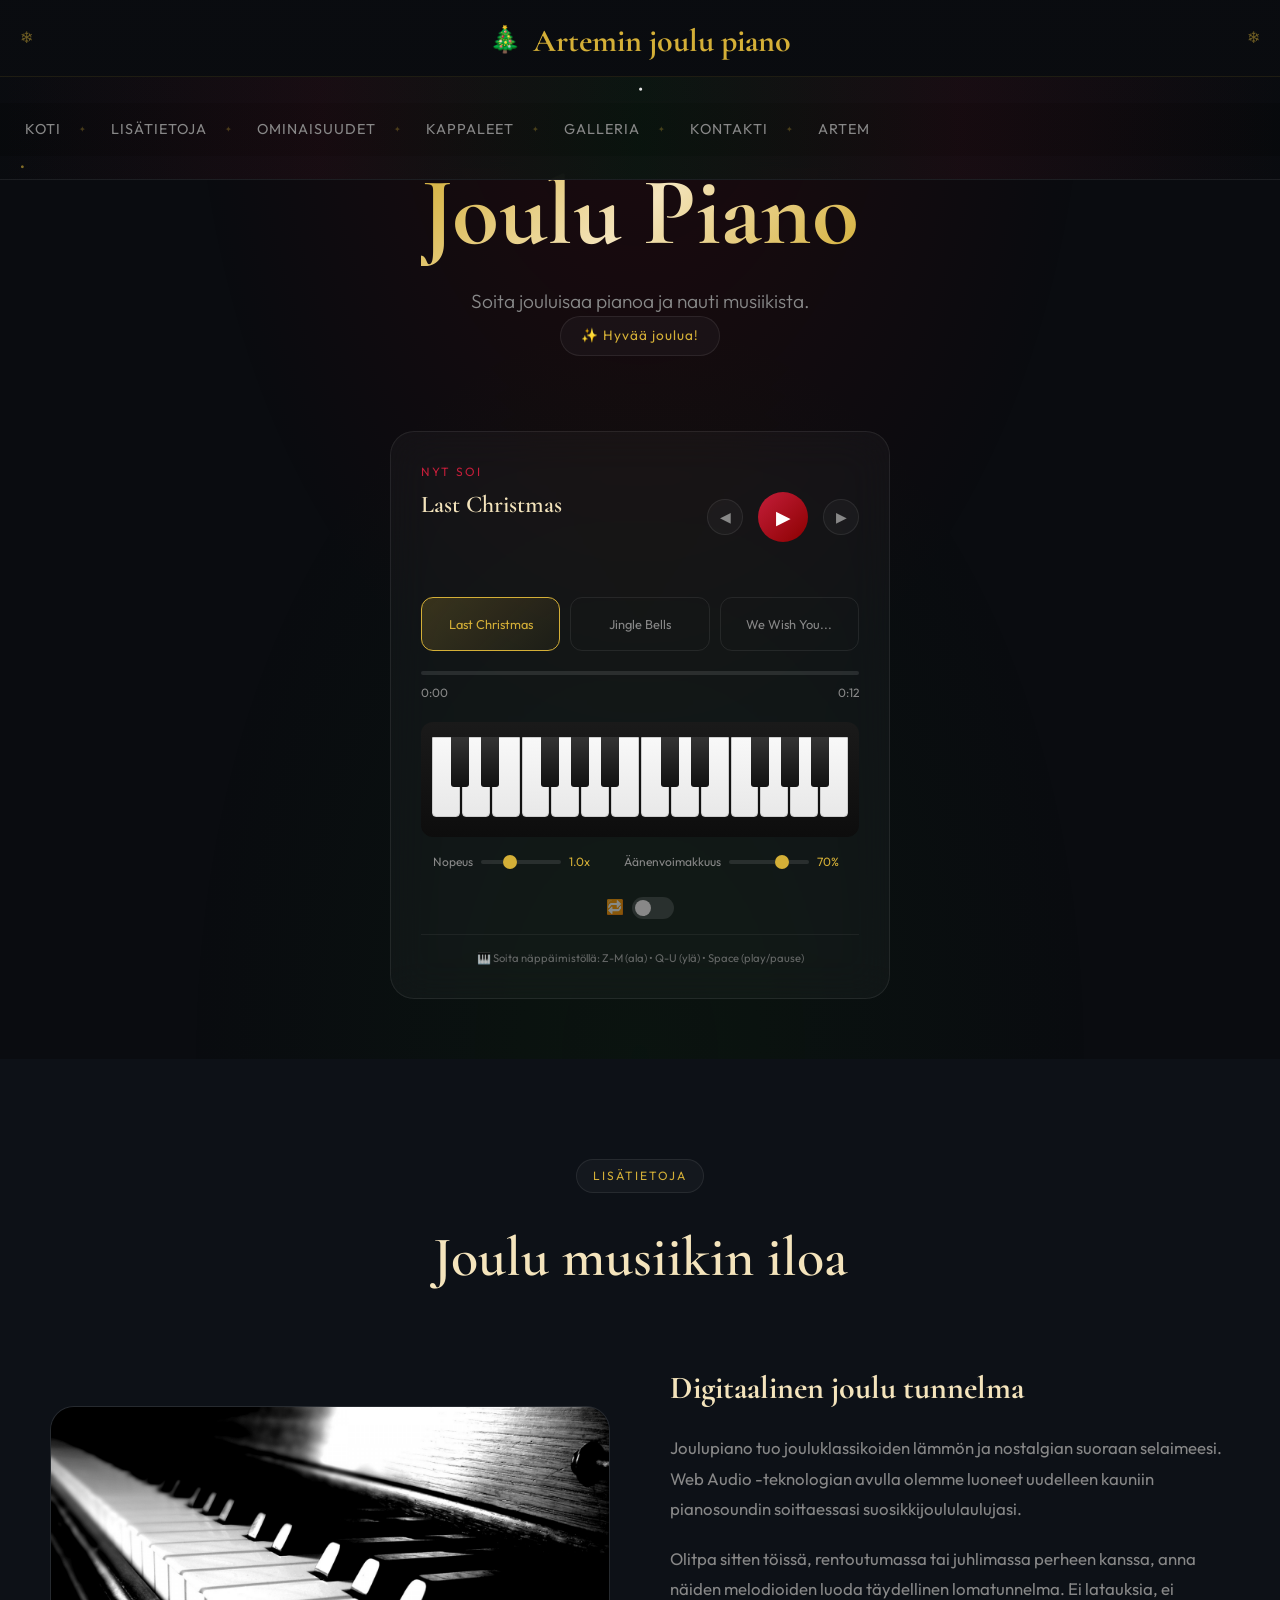
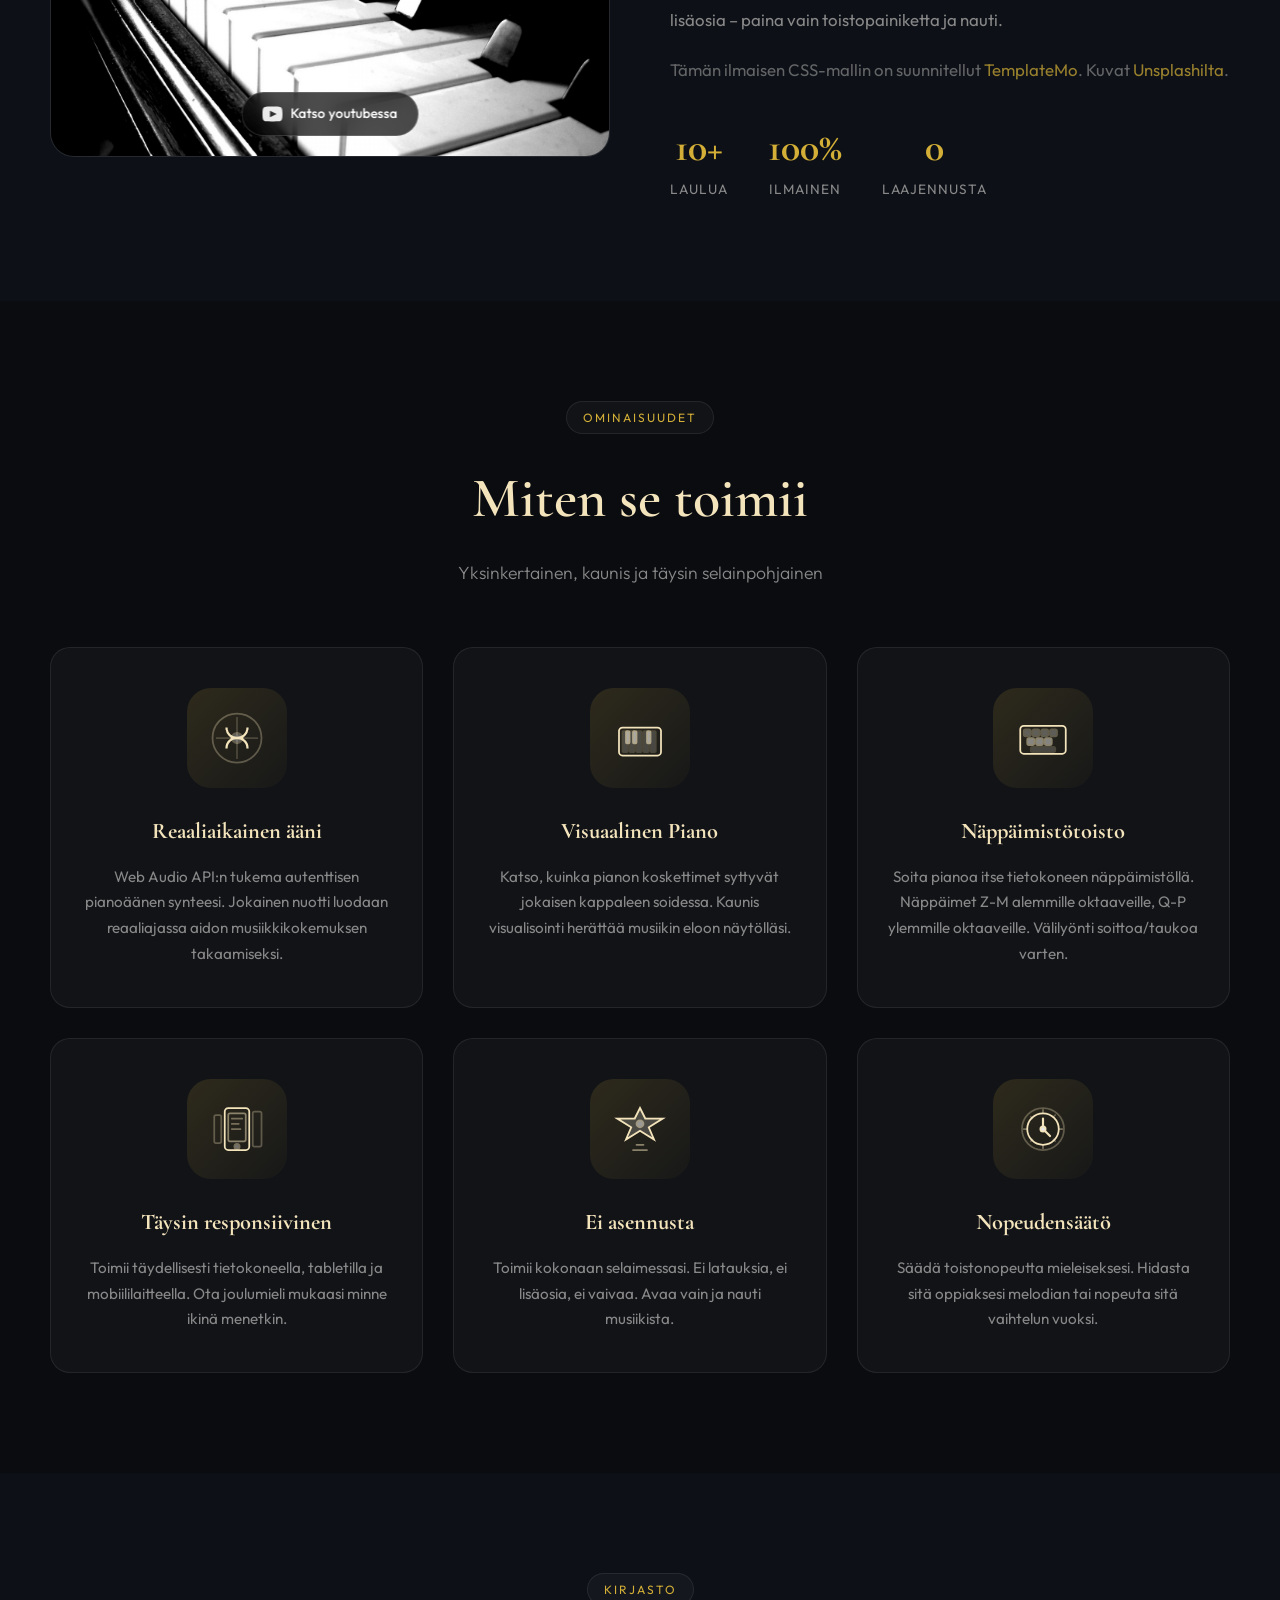
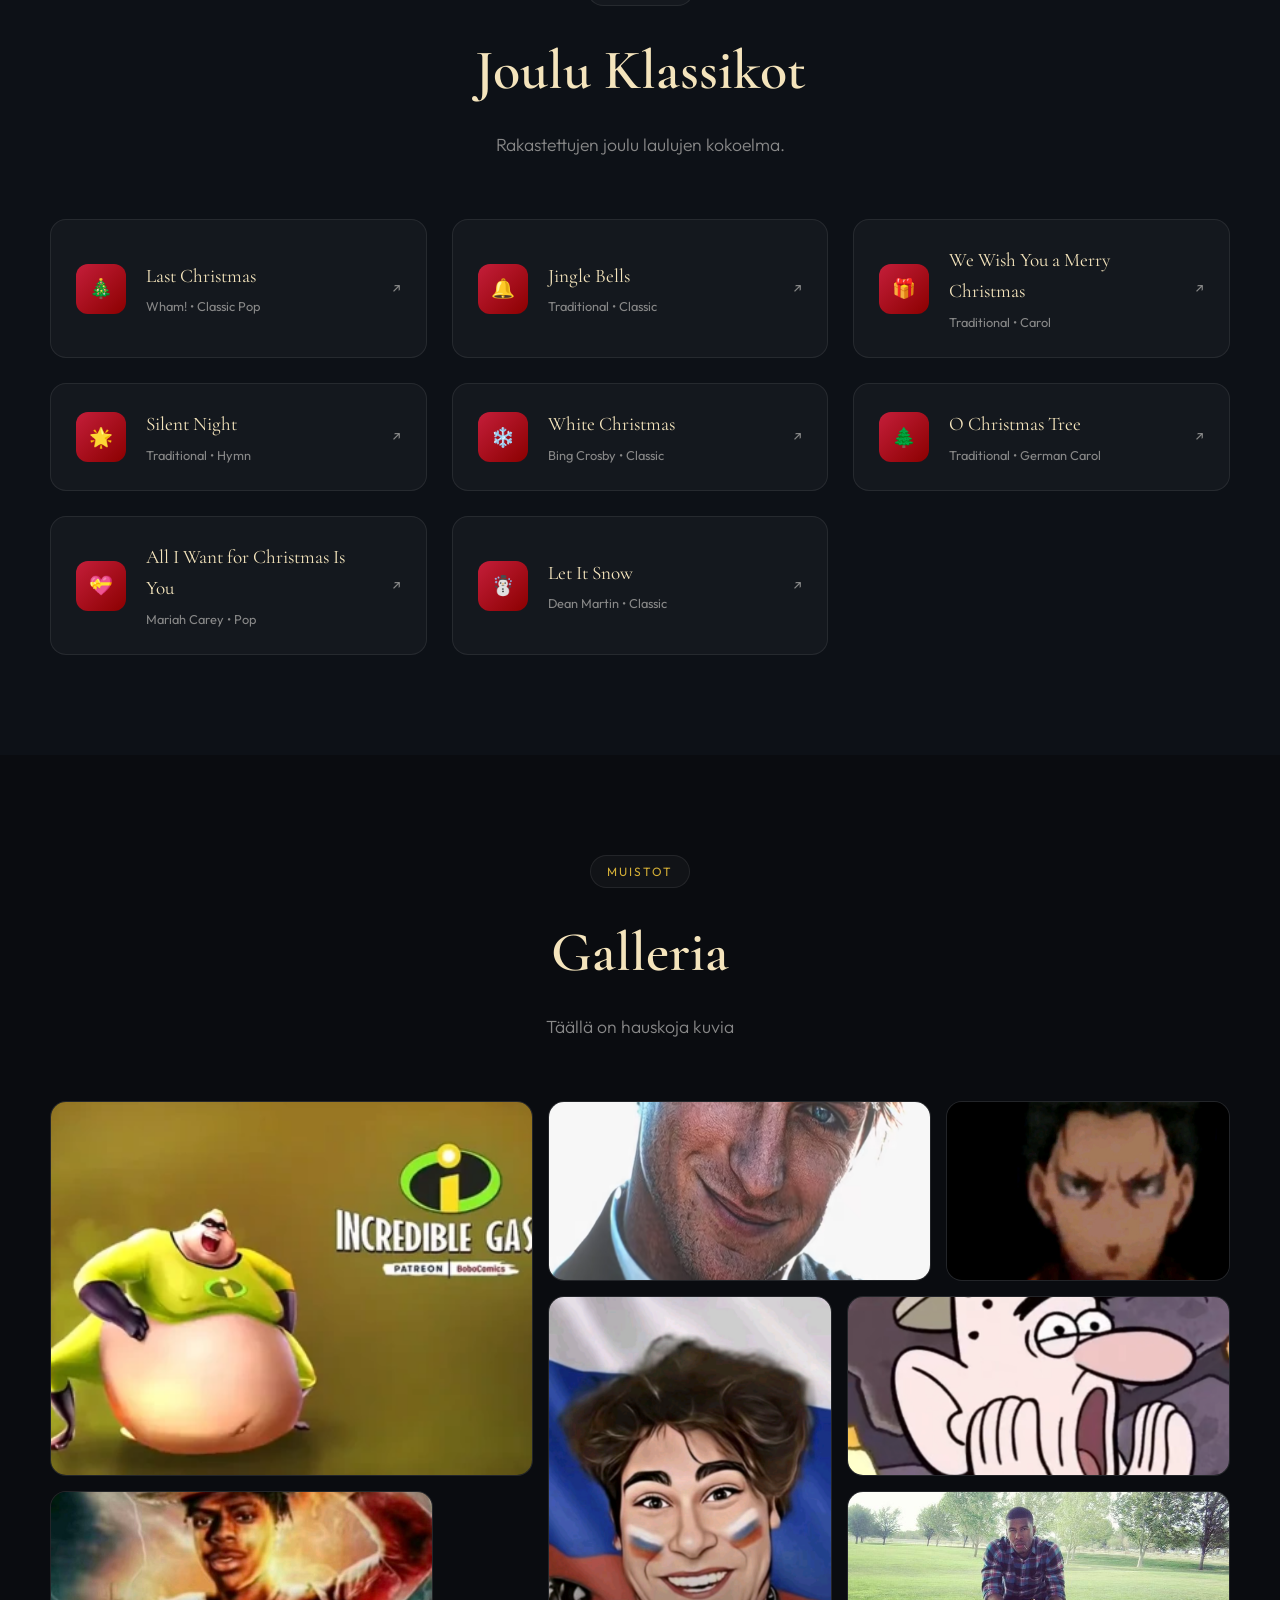
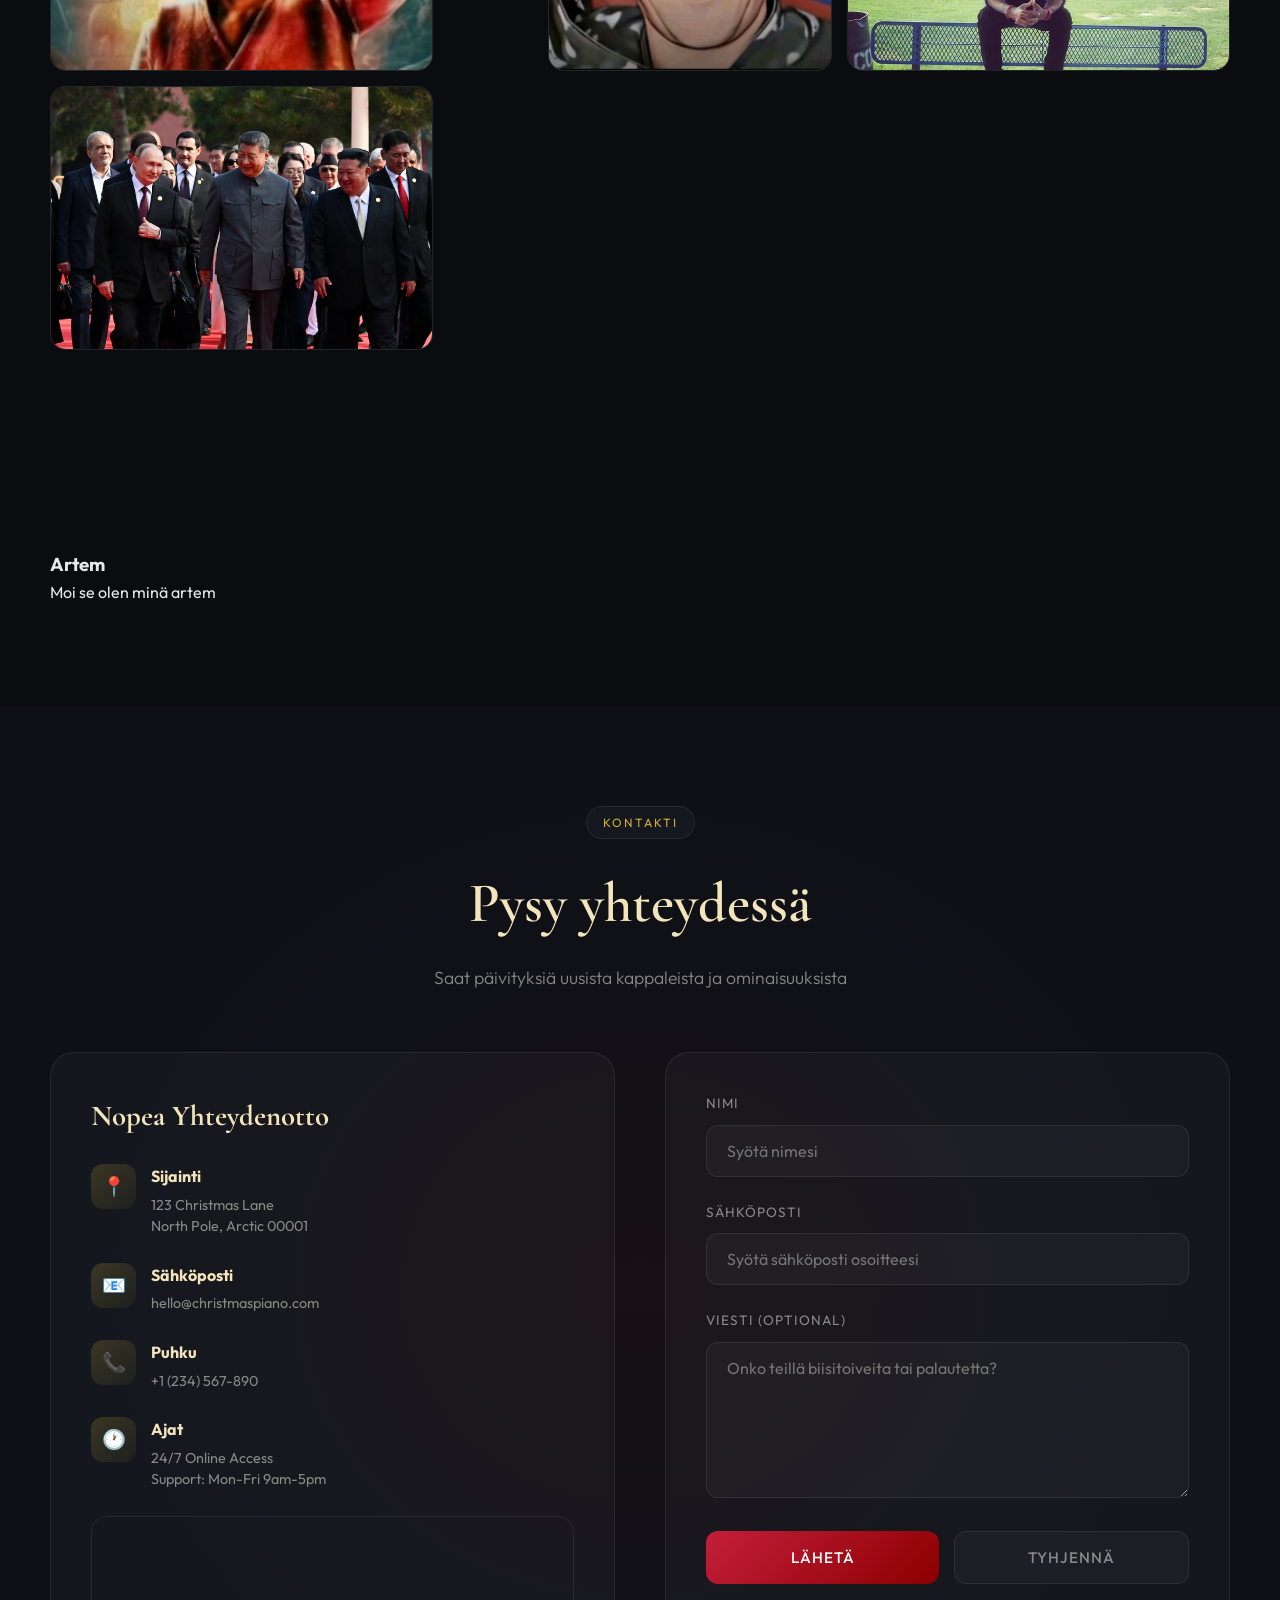
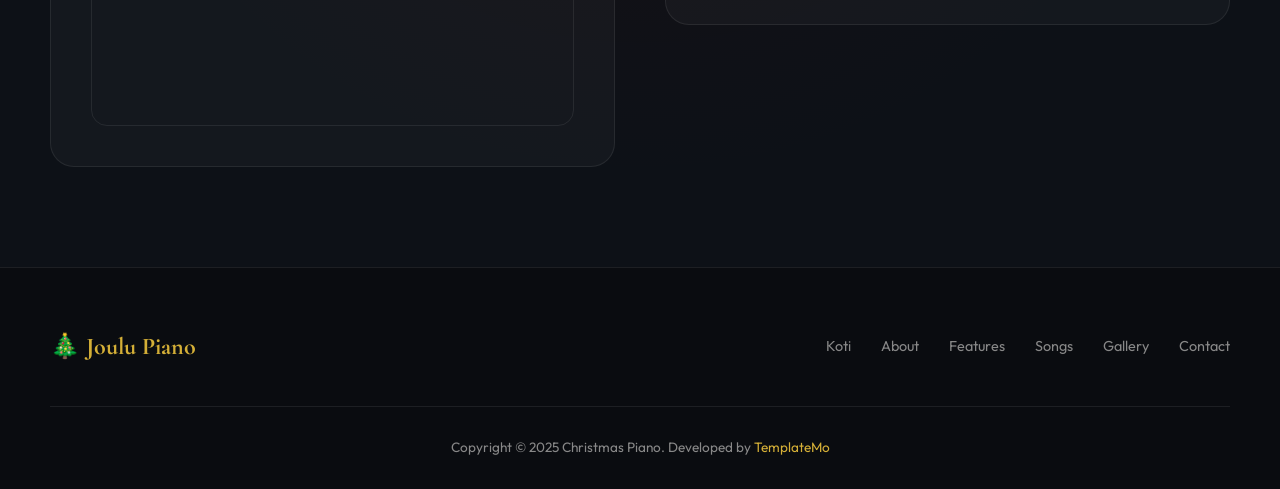
==== demo4/index.html @ 97cd7e06 "juu" ====
<!DOCTYPE html>
<html lang="en">
<head>
    <meta charset="UTF-8">
    <meta name="viewport" content="width=device-width, initial-scale=1.0">
    <title>Joulu Piano
    </title>
    <link href="https://fonts.googleapis.com/css2?family=Cormorant+Garamond:wght@400;500;600;700&family=Outfit:wght@300;400;500;600&display=swap" rel="stylesheet">
    <link rel="stylesheet" href="templatemo-604-christmas-piano.css">
<!--

TemplateMo 604 Christmas Piano

https://templatemo.com/tm-604-christmas-piano

-->
</head>
<body>
    <!-- Snowflakes -->
    <div class="snowflakes" id="snowflakes"></div>

    <!-- Header -->
    <header>
        <!-- Logo Row -->
        <div class="header-logo-row">
            <a href="#hero" class="logo">
                <span class="logo-icon">🎄</span>
                Artemin joulu piano
            </a>
        </div>
        <!-- Navigation Row -->
        <div class="header-nav-row">
            <div class="nav-container">
                <span>•</span>
            </div>
            <ul class="nav-links" id="navLinks">
                <li><a href="#hero">Koti</a></li>
                <li><a href="#about">Lisätietoja</a></li>
                <li><a href="#features">Ominaisuudet</a></li>
                <li><a href="#songs">Kappaleet</a></li>
                <li><a href="#gallery">Galleria</a></li>
                <li><a href="#contact">Kontakti</a></li>
                <li><a href="#moika">Artem</a></li>
            </ul>
            <div class="nav-decor">
                <span>•</span>
            </div>
            <div class="nav-toggle" id="navToggle">
                <span></span>
                <span></span>
                <span></span>
            </div>
        </div>
        </div>
    </header>

    <!-- Hero Section -->
    <section id="hero">
        <div class="hero-content">

            <h1>Joulu Piano</h1>
            <p class="hero-subtitle">Soita jouluisaa pianoa ja nauti musiikista.</p>
            <span class="hero-badge">✨ Hyvää joulua!</span>
        </div>

        <!-- Mini Piano Player -->
        <div class="mini-player">
            <div class="player-header">
                <div class="song-info">
                    <div class="now-playing">Nyt soi</div>
                    <div class="song-title" id="currentSongTitle">Last Christmas</div>
                </div>
                <div class="player-controls">
                    <button class="control-btn nav-btn" id="prevBtn">◀</button>
                    <button class="control-btn play-btn" id="playBtn">▶</button>
                    <button class="control-btn nav-btn" id="nextBtn">▶</button>
                </div>
            </div>

            <div class="song-selector">
                <button class="song-tab active" data-song="0">Last Christmas</button>
                <button class="song-tab" data-song="1">Jingle Bells</button>
                <button class="song-tab" data-song="2">We Wish You...</button>
            </div>

            <div class="progress-container">
                <div class="progress-bar" id="progressBar">
                    <div class="progress-fill" id="progressFill"></div>
                </div>
                <div class="time-display">
                    <span id="currentTime">0:00</span>
                    <span id="totalTime">0:00</span>
                </div>
            </div>

            <div class="mini-piano-container">
                <div class="mini-piano" id="miniPiano"></div>
            </div>

            <div class="player-controls-row">
                <div class="control-group">
                    <span class="control-label">Nopeus</span>
                    <input type="range" class="control-slider" id="speedSlider" min="0.5" max="2" step="0.1" value="1">
                    <span class="control-value" id="speedValue">1.0x</span>
                </div>
                <div class="control-group">
                    <span class="control-label">Äänenvoimakkuus</span>
                    <input type="range" class="control-slider" id="volumeSlider" min="0" max="1" step="0.1" value="0.7">
                    <span class="control-value" id="volumeValue">70%</span>
                </div>
                <div class="repeat-toggle" id="repeatToggle">
                    <span class="repeat-icon">🔁</span>
                    <div class="toggle-switch" id="repeatSwitch"></div>
                </div>
            </div>

            <div class="keyboard-hint">
                🎹 Soita näppäimistöllä: Z-M (ala) • Q-U (ylä) • Space (play/pause)
            </div>
        </div>
    </section>

    <!-- About Section -->
    <section id="about">
        <div class="section-header">
            <span class="section-badge">Lisätietoja</span>
            <h2>Joulu musiikin iloa</h2>
        </div>
        <div class="about-grid">
            <div class="about-media">
                <img src="images/piano.jpeg" alt="Christmas Piano">
                <a href="https://www.youtube.com/watch?v=E8gmARGvPlI" target="_blank" rel="noopener" class="youtube-btn">
                    <svg width="20" height="20" viewBox="0 0 24 24" fill="currentColor">
                        <path d="M19.615 3.184c-3.604-.246-11.631-.245-15.23 0-3.897.266-4.356 2.62-4.385 8.816.029 6.185.484 8.549 4.385 8.816 3.6.245 11.626.246 15.23 0 3.897-.266 4.356-2.62 4.385-8.816-.029-6.185-.484-8.549-4.385-8.816zm-10.615 12.816v-8l8 3.993-8 4.007z" />
                    </svg>
                    Katso youtubessa
                </a>
            </div>
            <div class="about-content">
                <h3>Digitaalinen joulu tunnelma</h3>
                <p>Joulupiano tuo jouluklassikoiden lämmön ja nostalgian suoraan selaimeesi. Web Audio -teknologian avulla olemme luoneet uudelleen kauniin pianosoundin soittaessasi suosikkijoululaulujasi.</p>
                <p>Olitpa sitten töissä, rentoutumassa tai juhlimassa perheen kanssa, anna näiden melodioiden luoda täydellinen lomatunnelma. Ei latauksia, ei lisäosia – paina vain toistopainiketta ja nauti.</p>
                <p class="about-credits">Tämän ilmaisen CSS-mallin on suunnitellut <a href="https://templatemo.com" target="_blank" rel="nofollow noopener">TemplateMo</a>. Kuvat <a href="https://unsplash.com" target="_blank" rel="nofollow noopener">Unsplashilta</a>.</p>
                <div class="about-stats">
                    <div class="stat">
                        <div class="stat-number">10+</div>
                        <div class="stat-label">Laulua</div>
                    </div>
                    <div class="stat">
                        <div class="stat-number">100%</div>
                        <div class="stat-label">Ilmainen</div>
                    </div>
                    <div class="stat">
                        <div class="stat-number">0</div>
                        <div class="stat-label">Laajennusta</div>
                    </div>
                </div>
            </div>
        </div>
    </section>

    <!-- Features Section -->
    <section id="features">
        <div class="section-header">
            <span class="section-badge">Ominaisuudet</span>
            <h2>Miten se toimii</h2>
            <p class="section-desc">Yksinkertainen, kaunis ja täysin selainpohjainen</p>
        </div>
        <div class="features-grid">
            <div class="feature-card">
                <div class="feature-icon">
                    <svg viewBox="0 0 64 64" fill="none" stroke="currentColor" stroke-width="2">
                        <circle cx="32" cy="32" r="28" stroke-opacity="0.3" />
                        <path d="M32 8v48M8 32h48" stroke-opacity="0.2" />
                        <path d="M20 20c0 8 6 12 12 12s12-4 12-12" stroke-width="2.5" />
                        <path d="M20 44c0-8 6-12 12-12s12 4 12 12" stroke-width="2.5" />
                        <circle cx="32" cy="32" r="6" fill="currentColor" opacity="0.3" />
                        <path d="M26 32h12" stroke-width="3" stroke-linecap="round" />
                    </svg>
                </div>
                <h3>Reaaliaikainen ääni</h3>
                <p>Web Audio API:n tukema autenttisen pianoäänen synteesi. Jokainen nuotti luodaan reaaliajassa aidon musiikkikokemuksen takaamiseksi.</p>
            </div>
            <div class="feature-card">
                <div class="feature-icon">
                    <svg viewBox="0 0 64 64" fill="none" stroke="currentColor" stroke-width="2">
                        <rect x="8" y="20" width="48" height="32" rx="4" stroke-width="2" />
                        <rect x="12" y="24" width="6" height="24" rx="1" fill="currentColor" opacity="0.2" />
                        <rect x="20" y="24" width="6" height="24" rx="1" fill="currentColor" opacity="0.2" />
                        <rect x="28" y="24" width="6" height="24" rx="1" fill="currentColor" opacity="0.2" />
                        <rect x="36" y="24" width="6" height="24" rx="1" fill="currentColor" opacity="0.2" />
                        <rect x="44" y="24" width="6" height="24" rx="1" fill="currentColor" opacity="0.2" />
                        <rect x="16" y="24" width="4" height="14" rx="1" fill="currentColor" opacity="0.6" />
                        <rect x="24" y="24" width="4" height="14" rx="1" fill="currentColor" opacity="0.6" />
                        <rect x="40" y="24" width="4" height="14" rx="1" fill="currentColor" opacity="0.6" />
                    </svg>
                </div>
                <h3>Visuaalinen Piano</h3>
                <p>Katso, kuinka pianon koskettimet syttyvät jokaisen kappaleen soidessa. Kaunis visualisointi herättää musiikin eloon näytölläsi.</p>
            </div>
            <div class="feature-card">
                <div class="feature-icon">
                    <svg viewBox="0 0 64 64" fill="none" stroke="currentColor" stroke-width="2">
                        <rect x="6" y="18" width="52" height="32" rx="4" />
                        <rect x="10" y="22" width="8" height="8" rx="2" fill="currentColor" opacity="0.3" />
                        <rect x="20" y="22" width="8" height="8" rx="2" fill="currentColor" opacity="0.3" />
                        <rect x="30" y="22" width="8" height="8" rx="2" fill="currentColor" opacity="0.3" />
                        <rect x="40" y="22" width="8" height="8" rx="2" fill="currentColor" opacity="0.3" />
                        <rect x="14" y="32" width="8" height="8" rx="2" fill="currentColor" opacity="0.5" />
                        <rect x="24" y="32" width="8" height="8" rx="2" fill="currentColor" opacity="0.5" />
                        <rect x="34" y="32" width="8" height="8" rx="2" fill="currentColor" opacity="0.5" />
                        <rect x="18" y="42" width="28" height="6" rx="2" fill="currentColor" opacity="0.2" />
                    </svg>
                </div>
                <h3>Näppäimistötoisto</h3>
                <p>Soita pianoa itse tietokoneen näppäimistöllä. Näppäimet Z-M alemmille oktaaveille, Q-P ylemmille oktaaveille. Välilyönti soittoa/taukoa varten.</p>
            </div>
            <div class="feature-card">
                <div class="feature-icon">
                    <svg viewBox="0 0 64 64" fill="none" stroke="currentColor" stroke-width="2">
                        <rect x="18" y="8" width="28" height="48" rx="4" />
                        <rect x="22" y="14" width="20" height="32" rx="2" stroke-opacity="0.5" />
                        <circle cx="32" cy="52" r="3" fill="currentColor" opacity="0.4" />
                        <path d="M26 20h12M26 26h8M26 32h10" stroke-opacity="0.4" stroke-linecap="round" />
                        <rect x="6" y="16" width="8" height="32" rx="2" stroke-opacity="0.3" />
                        <rect x="50" y="12" width="10" height="40" rx="2" stroke-opacity="0.3" />
                    </svg>
                </div>
                <h3>Täysin responsiivinen</h3>
                <p>Toimii täydellisesti tietokoneella, tabletilla ja mobiililaitteella. Ota joulumieli mukaasi minne ikinä menetkin.</p>
            </div>
            <div class="feature-card">
                <div class="feature-icon">
                    <svg viewBox="0 0 64 64" fill="none" stroke="currentColor" stroke-width="2">
                        <path d="M32 8L38 20H58L42 30L48 44L32 34L16 44L22 30L6 20H26L32 8Z" fill="currentColor" opacity="0.2" />
                        <path d="M32 8L38 20H58L42 30L48 44L32 34L16 44L22 30L6 20H26L32 8Z" />
                        <circle cx="32" cy="26" r="4" fill="currentColor" opacity="0.5" />
                        <path d="M28 50h8M24 56h16" stroke-linecap="round" stroke-opacity="0.5" />
                    </svg>
                </div>
                <h3>Ei asennusta</h3>
                <p>Toimii kokonaan selaimessasi. Ei latauksia, ei lisäosia, ei vaivaa. Avaa vain ja nauti musiikista.</p>
            </div>
            <div class="feature-card">
                <div class="feature-icon">
                    <svg viewBox="0 0 64 64" fill="none" stroke="currentColor" stroke-width="2">
                        <circle cx="32" cy="32" r="24" stroke-opacity="0.3" />
                        <circle cx="32" cy="32" r="18" />
                        <path d="M32 20v12l8 8" stroke-width="2.5" stroke-linecap="round" stroke-linejoin="round" />
                        <circle cx="32" cy="32" r="3" fill="currentColor" />
                        <path d="M32 10v4M32 50v4M10 32h4M50 32h4" stroke-linecap="round" stroke-opacity="0.4" />
                        <path d="M18 18l2 2M44 44l2 2M18 46l2-2M44 18l2-2" stroke-linecap="round" stroke-opacity="0.3" />
                    </svg>
                </div>
                <h3>Nopeudensäätö</h3>
                <p>Säädä toistonopeutta mieleiseksesi. Hidasta sitä oppiaksesi melodian tai nopeuta sitä vaihtelun vuoksi.</p>
            </div>
        </div>
    </section>

    <!-- Songs Section -->
    <section id="songs">
        <div class="section-header">
            <span class="section-badge">Kirjasto</span>
            <h2>Joulu Klassikot</h2>
            <p class="section-desc">Rakastettujen joulu laulujen kokoelma.</p>
        </div>
        <div class="songs-grid">
            <a href="https://www.youtube.com/watch?v=E8gmARGvPlI" target="_blank" rel="noopener" class="song-card">
                <div class="song-card-icon">🎄</div>
                <div class="song-card-info">
                    <div class="song-card-title">Last Christmas</div>
                    <div class="song-card-meta">Wham! • Classic Pop</div>
                </div>
                <div class="song-card-duration">↗</div>
            </a>
            <a href="https://www.youtube.com/results?search_query=jingle+bells+piano" target="_blank" rel="noopener" class="song-card">
                <div class="song-card-icon">🔔</div>
                <div class="song-card-info">
                    <div class="song-card-title">Jingle Bells</div>
                    <div class="song-card-meta">Traditional • Classic</div>
                </div>
                <div class="song-card-duration">↗</div>
            </a>
            <a href="https://www.youtube.com/watch?v=g-OF7KGyDis" target="_blank" rel="noopener" class="song-card">
                <div class="song-card-icon">🎁</div>
                <div class="song-card-info">
                    <div class="song-card-title">We Wish You a Merry Christmas</div>
                    <div class="song-card-meta">Traditional • Carol</div>
                </div>
                <div class="song-card-duration">↗</div>
            </a>
            <a href="https://www.youtube.com/results?search_query=silent+night+piano+instrumental" target="_blank" rel="noopener" class="song-card">
                <div class="song-card-icon">🌟</div>
                <div class="song-card-info">
                    <div class="song-card-title">Silent Night</div>
                    <div class="song-card-meta">Traditional • Hymn</div>
                </div>
                <div class="song-card-duration">↗</div>
            </a>
            <a href="https://www.youtube.com/results?search_query=white+christmas+piano" target="_blank" rel="noopener" class="song-card">
                <div class="song-card-icon">❄️</div>
                <div class="song-card-info">
                    <div class="song-card-title">White Christmas</div>
                    <div class="song-card-meta">Bing Crosby • Classic</div>
                </div>
                <div class="song-card-duration">↗</div>
            </a>
            <a href="https://www.youtube.com/results?search_query=o+christmas+tree+piano" target="_blank" rel="noopener" class="song-card">
                <div class="song-card-icon">🌲</div>
                <div class="song-card-info">
                    <div class="song-card-title">O Christmas Tree</div>
                    <div class="song-card-meta">Traditional • German Carol</div>
                </div>
                <div class="song-card-duration">↗</div>
            </a>
            <a href="https://www.youtube.com/results?search_query=all+i+want+for+christmas+is+you+piano" target="_blank" rel="noopener" class="song-card">
                <div class="song-card-icon">💝</div>
                <div class="song-card-info">
                    <div class="song-card-title">All I Want for Christmas Is You</div>
                    <div class="song-card-meta">Mariah Carey • Pop</div>
                </div>
                <div class="song-card-duration">↗</div>
            </a>
            <a href="https://www.youtube.com/results?search_query=let+it+snow+piano+instrumental" target="_blank" rel="noopener" class="song-card">
                <div class="song-card-icon">☃️</div>
                <div class="song-card-info">
                    <div class="song-card-title">Let It Snow</div>
                    <div class="song-card-meta">Dean Martin • Classic</div>
                </div>
                <div class="song-card-duration">↗</div>
            </a>
        </div>
    </section>

    <!-- Gallery Section -->
    <section id="gallery">
        <div class="section-header">
            <span class="section-badge">Muistot</span>
            <h2>Galleria</h2>
            <p class="section-desc">Täällä on hauskoja kuvia</p>
        </div>
        <div class="gallery-grid">
            <div class="gallery-item" data-index="0">
                <img src="images/gassy.png" alt="Gassy">
                <div class="gallery-icon">+</div>
            </div>
            <div class="gallery-item" data-index="1">
                <img src="images/loganpaul.png" alt="LoganPaul">
                <div class="gallery-icon">+</div>
            </div>
            <div class="gallery-item" data-index="2">
                <img src="images/subaru.jpg" alt="ok">
                <div class="gallery-icon">+</div>
            </div>
            <div class="gallery-item" data-index="3">
                <img src="images/cookieking.png" alt="Keksi Kuningas">
                <div class="gallery-icon">+</div>
            </div>
            <div class="gallery-item" data-index="4">
                <img src="images/cityboy.png" alt="Kaupunki poika">
                <div class="gallery-icon">+</div>
            </div>
            <div class="gallery-item" data-index="5">
                <img src="images/ishowspeed.jpg" alt="ishowspeed">
                <div class="gallery-icon">+</div>
            </div>
            <div class="gallery-item" data-index="6">
                <img src="images/dale.jpg" alt="ltg">
                <div class="gallery-icon">+</div>
            </div>
            <div class="gallery-item" data-index="7">
                <img src="images/boi.png" alt="thebois">
                <div class="gallery-icon">+</div>
            </div>
        </div>
    </section>

    <!-- Lightbox -->
    <div class="lightbox" id="lightbox">
        <div class="lightbox-content">
            <button class="lightbox-close" id="lightboxClose">×</button>
            <button class="lightbox-nav lightbox-prev" id="lightboxPrev">◀</button>
            <img src="" alt="Gallery Image" id="lightboxImg">
            <button class="lightbox-nav lightbox-next" id="lightboxNext">▶</button>
        </div>
    </div>
    <section id="moika">
            <h3>Artem</h3>
            <p>Moi se olen minä artem</p>
    </section>

    <!-- Contact Section -->
    <section id="contact">
        <div class="section-header">
            <span class="section-badge">Kontakti</span>
            <h2>Pysy yhteydessä</h2>
            <p class="section-desc">Saat päivityksiä uusista kappaleista ja ominaisuuksista</p>
        </div>
        <div class="contact-container">
            <!-- Contact Info Column -->
            <div class="contact-info">
                <h3>Nopea Yhteydenotto</h3>
                <div class="contact-item">
                    <div class="contact-item-icon">📍</div>
                    <div class="contact-item-content">
                        <h4>Sijainti</h4>
                        <p><a href="https://www.google.com/maps/place/New+York,+NY,+USA" target="_blank" rel="noopener">123 Christmas Lane<br>North Pole, Arctic 00001</a></p>
                    </div>
                </div>
                <div class="contact-item">
                    <div class="contact-item-icon">📧</div>
                    <div class="contact-item-content">
                        <h4>Sähköposti</h4>
                        <p><a href="mailto:hello@christmaspiano.com">hello@christmaspiano.com</a></p>
                    </div>
                </div>
                <div class="contact-item">
                    <div class="contact-item-icon">📞</div>
                    <div class="contact-item-content">
                        <h4>Puhku</h4>
                        <p><a href="tel:+1234567890">+1 (234) 567-890</a></p>
                    </div>
                </div>
                <div class="contact-item">
                    <div class="contact-item-icon">🕐</div>
                    <div class="contact-item-content">
                        <h4>Ajat</h4>
                        <p>24/7 Online Access<br>Support: Mon-Fri 9am-5pm</p>
                    </div>
                </div>
                <div class="contact-map">
                    <iframe src="https://www.google.com/maps/embed?pb=!1m18!1m12!1m3!1d387193.305935303!2d-74.25986548248684!3d40.69714941932609!2m3!1f0!2f0!3f0!3m2!1i1024!2i768!4f13.1!3m3!1m2!1s0x89c24fa5d33f083b%3A0xc80b8f06e177fe62!2sNew%20York%2C%20NY%2C%20USA!5e0!3m2!1sen!2s!4v1638561234567!5m2!1sen!2s" allowfullscreen="" loading="lazy"></iframe>
                </div>
            </div>
            <!-- Contact Form Column -->
            <form class="contact-form" id="contactForm">
                <div class="form-group">
                    <label for="name">Nimi</label>
                    <input type="text" id="name" name="name" placeholder="Syötä nimesi" required>
                </div>
                <div class="form-group">
                    <label for="email">Sähköposti</label>
                    <input type="email" id="email" name="email" placeholder="Syötä sähköposti osoitteesi" required>
                </div>
                <div class="form-group">
                    <label for="message">Viesti (Optional)</label>
                    <textarea id="message" name="message" placeholder="Onko teillä biisitoiveita tai palautetta?"></textarea>
                </div>
                <div class="form-buttons">
                    <button type="submit" class="btn btn-submit">Lähetä</button>
                    <button type="reset" class="btn btn-clear">Tyhjennä</button>
                </div>
            </form>
        </div>
    </section>

    <!-- Footer -->
    <footer>
        <div class="footer-content">
            <div class="footer-logo">🎄 Joulu Piano</div>
            <div class="footer-links">
                <a href="#hero">Koti</a>
                <a href="#about">About</a>
                <a href="#features">Features</a>
                <a href="#songs">Songs</a>
                <a href="#gallery">Gallery</a>
                <a href="#contact">Contact</a>
            </div>
        </div>
        <div class="footer-bottom">
            <p>Copyright © 2025 Christmas Piano. Developed by <a rel="nofollow" href="https://templatemo.com" target="_blank">TemplateMo</a></p>
        </div>
    </footer>

    <script src="templatemo-604-piano-scripts.js"></script>
</body>
</html>
---- demo4/templatemo-604-christmas-piano.css ----
@charset "utf-8";
/* CSS Document 

TemplateMo 604 Christmas Piano

https://templatemo.com/tm-604-christmas-piano

*/

:root {
	--gold: #d4af37;
	--gold-light: #f4e4bc;
	--red: #c41e3a;
	--red-dark: #8b0000;
	--green: #228b22;
	--green-dark: #0d5d0d;
	--bg-dark: #0a0c10;
	--bg-section: #0d1117;
	--glass-bg: rgba(255, 255, 255, 0.03);
	--glass-border: rgba(255, 255, 255, 0.08);
	--text: #e8e8e8;
	--text-muted: #888;
}

* {
	margin: 0;
	padding: 0;
	box-sizing: border-box;
}

html {
	scroll-behavior: smooth;
}

body {
	font-family: 'Outfit', sans-serif;
	background: var(--bg-dark);
	color: var(--text);
	line-height: 1.6;
	overflow-x: hidden;
}

/* Snowflakes */
.snowflakes {
	position: fixed;
	top: 0;
	left: 0;
	width: 100%;
	height: 100%;
	pointer-events: none;
	z-index: 1;
	overflow: hidden;
}

.snowflake {
	position: absolute;
	top: -20px;
	color: #fff;
	font-size: 0.8rem;
	opacity: 0.4;
	animation: snowfall linear infinite;
}

@keyframes snowfall {
	0% {
		transform: translateY(-20px) rotate(0deg);
	}

	100% {
		transform: translateY(100vh) rotate(180deg);
	}
}

/* Header - Two Row Design */
header {
	position: fixed;
	top: 0;
	left: 0;
	right: 0;
	z-index: 1000;
	background: linear-gradient(180deg, rgba(10, 12, 16, 0.98) 0%, rgba(10, 12, 16, 0.95) 100%);
	backdrop-filter: blur(15px);
	border-bottom: 1px solid var(--glass-border);
}

/* Logo Row */
.header-logo-row {
	text-align: center;
	padding: 15px 20px 10px;
	border-bottom: 1px solid rgba(212, 175, 55, 0.1);
	position: relative;
}

.header-logo-row::before,
.header-logo-row::after {
	content: '❄';
	position: absolute;
	top: 50%;
	transform: translateY(-50%);
	color: var(--gold);
	opacity: 0.5;
	font-size: 1rem;
}

.header-logo-row::before {
	left: 20px;
}

.header-logo-row::after {
	right: 20px;
}

.logo {
	font-family: 'Cormorant Garamond', serif;
	font-size: 2rem;
	font-weight: 700;
	color: var(--gold);
	text-decoration: none;
	display: inline-flex;
	align-items: center;
	gap: 12px;
}

.logo-icon {
	font-size: 1.6rem;
	animation: logoGlow 3s ease-in-out infinite;
}

@keyframes logoGlow {

	0%,
	100% {
		filter: drop-shadow(0 0 5px rgba(212, 175, 55, 0.5));
	}

	50% {
		filter: drop-shadow(0 0 15px rgba(212, 175, 55, 0.8));
	}
}

/* Navigation Row */
.header-nav-row {
	padding: 0;
	position: relative;
	overflow: hidden;
}

.header-nav-row::before {
	content: '';
	position: absolute;
	top: 0;
	left: 0;
	right: 0;
	bottom: 0;
	background: linear-gradient(90deg,
			transparent 0%,
			rgba(196, 30, 58, 0.08) 25%,
			rgba(34, 139, 34, 0.08) 50%,
			rgba(196, 30, 58, 0.08) 75%,
			transparent 100%);
	pointer-events: none;
}

.nav-container {
	display: flex;
	justify-content: center;
	align-items: center;
	position: relative;
	padding: 0 60px;
}

/* Christmas Decorations */
.nav-decor {
	display: flex;
	align-items: center;
	gap: 8px;
	padding: 0 20px;
	color: var(--gold);
	opacity: 0.6;
	font-size: 0.9rem;
}

.nav-decor .ornament {
	animation: swing 4s ease-in-out infinite;
}

@keyframes swing {

	0%,
	100% {
		transform: rotate(-5deg);
	}

	50% {
		transform: rotate(5deg);
	}
}

.nav-links {
	display: flex;
	gap: 0;
	list-style: none;
	background: rgba(0, 0, 0, 0.2);
	border-radius: 0;
	padding: 0;
}

.nav-links li {
	position: relative;
}

.nav-links li::after {
	content: '✦';
	position: absolute;
	right: 0;
	top: 50%;
	transform: translateY(-50%);
	color: var(--gold);
	opacity: 0.3;
	font-size: 0.5rem;
}

.nav-links li:last-child::after {
	display: none;
}

.nav-links a {
	color: var(--text-muted);
	text-decoration: none;
	font-size: 0.9rem;
	font-weight: 400;
	transition: all 0.3s ease;
	letter-spacing: 1px;
	text-transform: uppercase;
	padding: 15px 25px;
	display: block;
	position: relative;
}

.nav-links a::before {
	content: '';
	position: absolute;
	bottom: 0;
	left: 50%;
	width: 0;
	height: 2px;
	background: linear-gradient(90deg, var(--red), var(--gold), var(--green));
	transition: all 0.3s ease;
	transform: translateX(-50%);
}

.nav-links a:hover {
	color: var(--gold);
	background: rgba(212, 175, 55, 0.05);
}

.nav-links a:hover::before {
	width: 60%;
}

.nav-toggle {
	display: none;
	flex-direction: column;
	gap: 5px;
	cursor: pointer;
	padding: 10px;
	position: absolute;
	right: 20px;
	top: 50%;
	transform: translateY(-50%);
}

.nav-toggle span {
	width: 25px;
	height: 2px;
	background: var(--gold);
	transition: all 0.3s ease;
}

/* Hero Section */
#hero {
	min-height: 100vh;
	display: flex;
	flex-direction: column;
	justify-content: center;
	align-items: center;
	padding: 160px 20px 60px;
	position: relative;
	background: radial-gradient(ellipse at top, rgba(139, 0, 0, 0.15) 0%, transparent 50%),
		radial-gradient(ellipse at bottom, rgba(13, 93, 13, 0.1) 0%, transparent 50%);
}

.hero-content {
	text-align: center;
	margin-bottom: 50px;
	position: relative;
	z-index: 10;
}

.hero-badge {
	display: inline-block;
	padding: 8px 20px;
	background: var(--glass-bg);
	border: 1px solid var(--glass-border);
	border-radius: 50px;
	font-size: 0.85rem;
	color: var(--gold);
	margin-bottom: 25px;
	letter-spacing: 1px;
}

h1 {
	font-family: 'Cormorant Garamond', serif;
	font-size: clamp(3rem, 8vw, 6rem);
	font-weight: 700;
	line-height: 1.1;
	margin-bottom: 20px;
	background: linear-gradient(135deg, var(--gold) 0%, var(--gold-light) 50%, var(--gold) 100%);
	-webkit-background-clip: text;
	-webkit-text-fill-color: transparent;
	background-clip: text;
}

.hero-subtitle {
	font-size: 1.2rem;
	color: var(--text-muted);
	max-width: 500px;
	margin: 0 auto;
	font-weight: 300;
}

/* Mini Piano Player */
.mini-player {
	background: var(--glass-bg);
	border: 1px solid var(--glass-border);
	border-radius: 24px;
	padding: 30px;
	max-width: 500px;
	width: 100%;
	backdrop-filter: blur(20px);
	position: relative;
	z-index: 10;
}

.player-header {
	display: flex;
	align-items: flex-start;
	justify-content: space-between;
	margin-bottom: 25px;
	min-height: 110px;
}

.song-info {
	flex: 1;
}

.now-playing {
	font-size: 0.75rem;
	color: var(--red);
	text-transform: uppercase;
	letter-spacing: 2px;
	margin-bottom: 5px;
}

.song-title {
	font-family: 'Cormorant Garamond', serif;
	font-size: 1.5rem;
	font-weight: 600;
	color: var(--gold-light);
}

.player-controls {
	display: flex;
	align-items: center;
	gap: 15px;
	align-self: center;
}

.control-btn {
	width: 50px;
	height: 50px;
	border-radius: 50%;
	border: none;
	cursor: pointer;
	display: flex;
	align-items: center;
	justify-content: center;
	transition: all 0.3s ease;
}

.play-btn {
	background: linear-gradient(135deg, var(--red) 0%, var(--red-dark) 100%);
	color: #fff;
	font-size: 1.2rem;
}

.play-btn:hover {
	transform: scale(1.1);
	box-shadow: 0 0 30px rgba(196, 30, 58, 0.5);
}

.nav-btn {
	width: 36px;
	height: 36px;
	background: var(--glass-bg);
	border: 1px solid var(--glass-border);
	color: var(--text-muted);
	font-size: 0.9rem;
}

.nav-btn:hover {
	color: var(--gold);
	border-color: var(--gold);
}

/* Song Selector */
.song-selector {
	display: flex;
	gap: 10px;
	margin-bottom: 20px;
	height: 54px;
}

.song-tab {
	flex: 1;
	padding: 10px 12px;
	height: 54px;
	background: transparent;
	border: 1px solid var(--glass-border);
	border-radius: 12px;
	color: var(--text-muted);
	font-family: 'Outfit', sans-serif;
	font-size: 0.8rem;
	line-height: 1.3;
	cursor: pointer;
	transition: all 0.3s ease;
	display: flex;
	align-items: center;
	justify-content: center;
	text-align: center;
}

.song-tab:hover {
	border-color: var(--gold);
	color: var(--gold);
}

.song-tab.active {
	background: linear-gradient(135deg, rgba(212, 175, 55, 0.2) 0%, rgba(212, 175, 55, 0.05) 100%);
	border-color: var(--gold);
	color: var(--gold);
}

/* Progress Bar */
.progress-container {
	margin-bottom: 20px;
}

.progress-bar {
	height: 4px;
	background: rgba(255, 255, 255, 0.1);
	border-radius: 2px;
	overflow: hidden;
	cursor: pointer;
}

.progress-fill {
	height: 100%;
	width: 0%;
	background: linear-gradient(90deg, var(--red) 0%, var(--gold) 100%);
	border-radius: 2px;
	transition: width 0.1s linear;
}

.time-display {
	display: flex;
	justify-content: space-between;
	font-size: 0.75rem;
	color: var(--text-muted);
	margin-top: 8px;
}

/* Mini Piano */
.mini-piano-container {
	background: linear-gradient(180deg, #1a1a1a 0%, #0d0d0d 100%);
	border-radius: 12px;
	padding: 15px 10px 20px;
	overflow: hidden;
}

.mini-piano {
	display: flex;
	justify-content: center;
	position: relative;
	height: 80px;
}

.mini-key {
	position: relative;
	cursor: pointer;
	transition: all 0.1s ease;
}

.mini-key.white {
	width: 28px;
	height: 80px;
	background: linear-gradient(180deg, #f8f8f8 0%, #e8e8e8 100%);
	border: 1px solid #ccc;
	border-radius: 0 0 4px 4px;
	margin: 0 1px;
	z-index: 1;
}

.mini-key.white:hover {
	background: linear-gradient(180deg, #fff 0%, #f0f0f0 100%);
}

.mini-key.white.active {
	background: linear-gradient(180deg, var(--gold-light) 0%, var(--gold) 100%);
	transform: translateY(2px);
}

.mini-key.black {
	position: absolute;
	width: 18px;
	height: 50px;
	background: linear-gradient(180deg, #333 0%, #111 100%);
	border-radius: 0 0 3px 3px;
	z-index: 2;
	top: 0;
}

.mini-key.black:hover {
	background: linear-gradient(180deg, #444 0%, #222 100%);
}

.mini-key.black.active {
	background: linear-gradient(180deg, var(--red) 0%, var(--red-dark) 100%);
	transform: translateY(2px);
}

/* Player Controls */
.player-controls-row {
	display: flex;
	align-items: center;
	justify-content: center;
	gap: 25px;
	margin-top: 15px;
	flex-wrap: wrap;
}

.control-group {
	display: flex;
	align-items: center;
	gap: 8px;
}

.control-label {
	font-size: 0.75rem;
	color: var(--text-muted);
}

.control-slider {
	width: 80px;
	height: 4px;
	-webkit-appearance: none;
	appearance: none;
	background: rgba(255, 255, 255, 0.1);
	border-radius: 2px;
	cursor: pointer;
}

.control-slider::-webkit-slider-thumb {
	-webkit-appearance: none;
	appearance: none;
	width: 14px;
	height: 14px;
	background: var(--gold);
	border-radius: 50%;
	cursor: pointer;
}

.control-slider::-moz-range-thumb {
	width: 14px;
	height: 14px;
	background: var(--gold);
	border-radius: 50%;
	cursor: pointer;
	border: none;
}

.control-value {
	font-size: 0.75rem;
	color: var(--gold);
	min-width: 30px;
}

/* Repeat Toggle */
.repeat-toggle {
	display: flex;
	align-items: center;
	gap: 8px;
}

.toggle-switch {
	position: relative;
	width: 42px;
	height: 22px;
	background: rgba(255, 255, 255, 0.1);
	border-radius: 11px;
	cursor: pointer;
	transition: all 0.3s ease;
}

.toggle-switch::after {
	content: '';
	position: absolute;
	top: 3px;
	left: 3px;
	width: 16px;
	height: 16px;
	background: var(--text-muted);
	border-radius: 50%;
	transition: all 0.3s ease;
}

.toggle-switch.active {
	background: rgba(212, 175, 55, 0.3);
}

.toggle-switch.active::after {
	left: 23px;
	background: var(--gold);
}

.repeat-icon {
	font-size: 0.9rem;
	opacity: 0.5;
	transition: all 0.3s ease;
}

.repeat-toggle.active .repeat-icon {
	opacity: 1;
	color: var(--gold);
}

/* Legacy support */
.speed-control {
	display: flex;
	align-items: center;
	justify-content: center;
	gap: 10px;
	margin-top: 15px;
}

.speed-label {
	font-size: 0.75rem;
	color: var(--text-muted);
}

.speed-slider {
	width: 100px;
	height: 4px;
	-webkit-appearance: none;
	appearance: none;
	background: rgba(255, 255, 255, 0.1);
	border-radius: 2px;
	cursor: pointer;
}

.speed-slider::-webkit-slider-thumb {
	-webkit-appearance: none;
	appearance: none;
	width: 14px;
	height: 14px;
	background: var(--gold);
	border-radius: 50%;
	cursor: pointer;
}

.speed-value {
	font-size: 0.75rem;
	color: var(--gold);
	min-width: 35px;
}

.keyboard-hint {
	text-align: center;
	font-size: 0.7rem;
	color: var(--text-muted);
	margin-top: 15px;
	padding-top: 15px;
	border-top: 1px solid var(--glass-border);
	opacity: 0.7;
}

/* Section Styles */
section {
	padding: 100px 50px;
	position: relative;
	z-index: 10;
}

.section-header {
	text-align: center;
	margin-bottom: 60px;
}

.section-badge {
	display: inline-block;
	padding: 6px 16px;
	background: var(--glass-bg);
	border: 1px solid var(--glass-border);
	border-radius: 50px;
	font-size: 0.75rem;
	color: var(--gold);
	margin-bottom: 20px;
	text-transform: uppercase;
	letter-spacing: 2px;
}

h2 {
	font-family: 'Cormorant Garamond', serif;
	font-size: clamp(2rem, 5vw, 3.5rem);
	font-weight: 600;
	margin-bottom: 15px;
	color: var(--gold-light);
}

.section-desc {
	color: var(--text-muted);
	max-width: 600px;
	margin: 0 auto;
	font-size: 1.1rem;
	font-weight: 300;
}

/* About Section */
#about {
	background: var(--bg-section);
}

.about-grid {
	display: grid;
	grid-template-columns: 1fr 1fr;
	gap: 60px;
	max-width: 1200px;
	margin: 0 auto;
	align-items: center;
}

.about-media {
	position: relative;
	border-radius: 24px;
	overflow: hidden;
	background: var(--glass-bg);
	border: 1px solid var(--glass-border);
}

.about-media img {
	width: 100%;
	height: auto;
	display: block;
	aspect-ratio: 16/10;
	object-fit: cover;
}

.youtube-btn {
	position: absolute;
	bottom: 20px;
	left: 50%;
	transform: translateX(-50%);
	display: inline-flex;
	align-items: center;
	gap: 8px;
	padding: 10px 20px;
	background: rgba(0, 0, 0, 0.7);
	backdrop-filter: blur(10px);
	border: 1px solid rgba(255, 255, 255, 0.15);
	border-radius: 50px;
	color: #fff;
	text-decoration: none;
	font-size: 0.85rem;
	font-weight: 500;
	transition: all 0.3s ease;
}

.youtube-btn:hover {
	background: #c41e3a;
	border-color: #c41e3a;
	transform: translateX(-50%) translateY(-3px);
	box-shadow: 0 10px 30px rgba(196, 30, 58, 0.4);
}

.youtube-btn svg {
	opacity: 0.9;
}

.about-content h3 {
	font-family: 'Cormorant Garamond', serif;
	font-size: 2rem;
	color: var(--gold-light);
	margin-bottom: 20px;
}

.about-content p {
	color: var(--text-muted);
	margin-bottom: 20px;
	font-size: 1.05rem;
	line-height: 1.8;
}

.about-credits {
	font-size: 0.9rem;
	color: var(--text-muted);
	opacity: 0.7;
	margin-top: 10px;
}

.about-credits a {
	color: var(--gold);
	text-decoration: none;
}

.about-credits a:hover {
	text-decoration: underline;
}

.about-stats {
	display: flex;
	gap: 40px;
	margin-top: 30px;
}

.stat {
	text-align: center;
}

.stat-number {
	font-family: 'Cormorant Garamond', serif;
	font-size: 2.5rem;
	font-weight: 700;
	color: var(--gold);
}

.stat-label {
	font-size: 0.85rem;
	color: var(--text-muted);
	text-transform: uppercase;
	letter-spacing: 1px;
}

/* Features Section */
#features {
	background: var(--bg-dark);
}

.features-grid {
	display: grid;
	grid-template-columns: repeat(3, 1fr);
	gap: 30px;
	max-width: 1200px;
	margin: 0 auto;
}

.feature-card {
	background: var(--glass-bg);
	border: 1px solid var(--glass-border);
	border-radius: 20px;
	padding: 40px 30px;
	text-align: center;
	transition: all 0.4s ease;
}

.feature-card:hover {
	transform: translateY(-10px);
	border-color: var(--gold);
	box-shadow: 0 20px 40px rgba(0, 0, 0, 0.3);
}

.feature-card:hover .feature-icon {
	background: linear-gradient(135deg, rgba(212, 175, 55, 0.3) 0%, rgba(212, 175, 55, 0.1) 100%);
}

.feature-card:hover .feature-icon svg {
	stroke: var(--gold);
}

.feature-icon {
	width: 100px;
	height: 100px;
	margin: 0 auto 25px;
	background: linear-gradient(135deg, rgba(212, 175, 55, 0.15) 0%, rgba(212, 175, 55, 0.03) 100%);
	border-radius: 24px;
	display: flex;
	align-items: center;
	justify-content: center;
	transition: all 0.3s ease;
}

.feature-icon svg {
	width: 56px;
	height: 56px;
	stroke: var(--gold-light);
	transition: all 0.3s ease;
}

.feature-card h3 {
	font-family: 'Cormorant Garamond', serif;
	font-size: 1.4rem;
	color: var(--gold-light);
	margin-bottom: 15px;
}

.feature-card p {
	color: var(--text-muted);
	font-size: 0.95rem;
	line-height: 1.7;
}

/* Songs Section */
#songs {
	background: var(--bg-section);
}

.songs-grid {
	display: grid;
	grid-template-columns: repeat(auto-fill, minmax(280px, 1fr));
	gap: 25px;
	max-width: 1200px;
	margin: 0 auto;
}

.song-card {
	background: var(--glass-bg);
	border: 1px solid var(--glass-border);
	border-radius: 16px;
	padding: 25px;
	display: flex;
	align-items: center;
	gap: 20px;
	transition: all 0.3s ease;
	cursor: pointer;
	text-decoration: none;
	color: inherit;
}

.song-card:hover {
	border-color: var(--gold);
	transform: translateX(5px);
}

.song-card:hover .song-card-duration {
	color: var(--gold);
}

.song-card-icon {
	width: 50px;
	height: 50px;
	background: linear-gradient(135deg, var(--red) 0%, var(--red-dark) 100%);
	border-radius: 12px;
	display: flex;
	align-items: center;
	justify-content: center;
	font-size: 1.2rem;
	flex-shrink: 0;
}

.song-card-info {
	flex: 1;
}

.song-card-title {
	font-family: 'Cormorant Garamond', serif;
	font-size: 1.2rem;
	color: var(--gold-light);
	margin-bottom: 5px;
}

.song-card-meta {
	font-size: 0.8rem;
	color: var(--text-muted);
}

.song-card-duration {
	font-size: 0.85rem;
	color: var(--text-muted);
}

/* Gallery Section */
#gallery {
	background: var(--bg-dark);
}

.gallery-grid {
	max-width: 1200px;
	margin: 0 auto;
	display: grid;
	grid-template-columns: repeat(12, 1fr);
	grid-template-rows: repeat(3, 180px);
	gap: 15px;
}

.gallery-item {
	position: relative;
	overflow: hidden;
	border-radius: 16px;
	cursor: pointer;
	background: var(--glass-bg);
	border: 1px solid var(--glass-border);
}

.gallery-item:nth-child(1) {
	grid-column: span 5;
	grid-row: span 2;
}

.gallery-item:nth-child(2) {
	grid-column: span 4;
	grid-row: span 1;
}

.gallery-item:nth-child(3) {
	grid-column: span 3;
	grid-row: span 1;
}

.gallery-item:nth-child(4) {
	grid-column: span 3;
	grid-row: span 2;
}

.gallery-item:nth-child(5) {
	grid-column: span 4;
	grid-row: span 1;
}

.gallery-item:nth-child(6) {
	grid-column: span 4;
	grid-row: span 1;
}

.gallery-item:nth-child(7) {
	grid-column: span 4;
	grid-row: span 1;
}

.gallery-item:nth-child(8) {
	grid-column: span 4;
	grid-row: span 1;
}

.gallery-item img {
	width: 100%;
	height: 100%;
	object-fit: cover;
	transition: transform 0.5s ease;
}

.gallery-item:hover img {
	transform: scale(1.1);
}

.gallery-item::after {
	content: '';
	position: absolute;
	inset: 0;
	background: linear-gradient(180deg, transparent 60%, rgba(0, 0, 0, 0.6) 100%);
	opacity: 0;
	transition: opacity 0.3s ease;
}

.gallery-item:hover::after {
	opacity: 1;
}

.gallery-item .gallery-icon {
	position: absolute;
	top: 50%;
	left: 50%;
	transform: translate(-50%, -50%) scale(0);
	width: 50px;
	height: 50px;
	background: rgba(212, 175, 55, 0.9);
	border-radius: 50%;
	display: flex;
	align-items: center;
	justify-content: center;
	color: #000;
	font-size: 1.2rem;
	transition: transform 0.3s ease;
	z-index: 2;
}

.gallery-item:hover .gallery-icon {
	transform: translate(-50%, -50%) scale(1);
}

/* Lightbox */
.lightbox {
	position: fixed;
	inset: 0;
	background: rgba(0, 0, 0, 0.95);
	z-index: 2000;
	display: flex;
	align-items: center;
	justify-content: center;
	opacity: 0;
	visibility: hidden;
	transition: all 0.3s ease;
}

.lightbox.active {
	opacity: 1;
	visibility: visible;
}

.lightbox-content {
	max-width: 90vw;
	max-height: 90vh;
	position: relative;
}

.lightbox-content img {
	max-width: 100%;
	max-height: 85vh;
	border-radius: 12px;
	box-shadow: 0 20px 60px rgba(0, 0, 0, 0.5);
}

.lightbox-close {
	position: absolute;
	top: -50px;
	right: 0;
	width: 40px;
	height: 40px;
	background: var(--glass-bg);
	border: 1px solid var(--glass-border);
	border-radius: 50%;
	color: #fff;
	font-size: 1.5rem;
	cursor: pointer;
	display: flex;
	align-items: center;
	justify-content: center;
	transition: all 0.3s ease;
}

.lightbox-close:hover {
	background: var(--red);
	border-color: var(--red);
}

.lightbox-nav {
	position: absolute;
	top: 50%;
	transform: translateY(-50%);
	width: 50px;
	height: 50px;
	background: var(--glass-bg);
	border: 1px solid var(--glass-border);
	border-radius: 50%;
	color: #fff;
	font-size: 1.2rem;
	cursor: pointer;
	display: flex;
	align-items: center;
	justify-content: center;
	transition: all 0.3s ease;
}

.lightbox-nav:hover {
	background: var(--gold);
	color: #000;
}

.lightbox-prev {
	left: -70px;
}

.lightbox-next {
	right: -70px;
}

/* Contact Section */
#contact {
	background: var(--bg-section);
	background-image: radial-gradient(ellipse at center, rgba(139, 0, 0, 0.08) 0%, transparent 60%);
}

.contact-container {
	max-width: 1200px;
	margin: 0 auto;
	display: grid;
	grid-template-columns: 1fr 1fr;
	gap: 50px;
	align-items: start;
}

.contact-info {
	background: var(--glass-bg);
	border: 1px solid var(--glass-border);
	border-radius: 24px;
	padding: 40px;
}

.contact-info h3 {
	font-family: 'Cormorant Garamond', serif;
	font-size: 1.8rem;
	color: var(--gold-light);
	margin-bottom: 25px;
}

.contact-item {
	display: flex;
	align-items: flex-start;
	gap: 15px;
	margin-bottom: 25px;
}

.contact-item-icon {
	width: 45px;
	height: 45px;
	background: linear-gradient(135deg, rgba(212, 175, 55, 0.2) 0%, rgba(212, 175, 55, 0.05) 100%);
	border-radius: 12px;
	display: flex;
	align-items: center;
	justify-content: center;
	font-size: 1.2rem;
	flex-shrink: 0;
}

.contact-item-content h4 {
	font-size: 1rem;
	color: var(--gold-light);
	margin-bottom: 5px;
}

.contact-item-content p {
	font-size: 0.9rem;
	color: var(--text-muted);
	line-height: 1.5;
}

.contact-item-content a {
	color: var(--text-muted);
	text-decoration: none;
	transition: color 0.3s ease;
}

.contact-item-content a:hover {
	color: var(--gold);
}

.contact-map {
	margin-top: 25px;
	border-radius: 16px;
	overflow: hidden;
	border: 1px solid var(--glass-border);
}

.contact-map iframe {
	width: 100%;
	height: 200px;
	border: none;
	filter: grayscale(100%) invert(92%) contrast(90%);
}

.contact-form {
	background: var(--glass-bg);
	border: 1px solid var(--glass-border);
	border-radius: 24px;
	padding: 40px;
}

.form-group {
	margin-bottom: 25px;
}

.form-group label {
	display: block;
	font-size: 0.85rem;
	color: var(--text-muted);
	margin-bottom: 10px;
	text-transform: uppercase;
	letter-spacing: 1px;
}

.form-group input,
.form-group textarea {
	width: 100%;
	padding: 15px 20px;
	background: rgba(255, 255, 255, 0.03);
	border: 1px solid var(--glass-border);
	border-radius: 12px;
	color: var(--text);
	font-family: 'Outfit', sans-serif;
	font-size: 1rem;
	transition: all 0.3s ease;
}

.form-group input:focus,
.form-group textarea:focus {
	outline: none;
	border-color: var(--gold);
	background: rgba(255, 255, 255, 0.05);
}

.form-group textarea {
	min-height: 156px;
	resize: vertical;
}

.form-buttons {
	display: flex;
	gap: 15px;
}

.btn {
	flex: 1;
	padding: 16px 24px;
	border: none;
	border-radius: 12px;
	font-family: 'Outfit', sans-serif;
	font-size: 0.95rem;
	font-weight: 500;
	cursor: pointer;
	transition: all 0.3s ease;
	text-transform: uppercase;
	letter-spacing: 1px;
}

.btn-submit {
	background: linear-gradient(135deg, var(--red) 0%, var(--red-dark) 100%);
	color: #fff;
}

.btn-submit:hover {
	transform: translateY(-3px);
	box-shadow: 0 10px 30px rgba(196, 30, 58, 0.4);
}

.btn-clear {
	background: var(--glass-bg);
	border: 1px solid var(--glass-border);
	color: var(--text-muted);
}

.btn-clear:hover {
	border-color: var(--gold);
	color: var(--gold);
	transform: translateY(-3px);
}

.submit-btn {
	width: 100%;
	padding: 18px;
	background: linear-gradient(135deg, var(--red) 0%, var(--red-dark) 100%);
	border: none;
	border-radius: 12px;
	color: #fff;
	font-family: 'Outfit', sans-serif;
	font-size: 1rem;

	font-weight: 500;
	cursor: pointer;
	transition: all 0.3s ease;
	text-transform: uppercase;
	letter-spacing: 2px;
}

.submit-btn:hover {
	transform: translateY(-3px);
	box-shadow: 0 10px 30px rgba(196, 30, 58, 0.4);
}

/* Footer */
footer {
	background: var(--bg-dark);
	padding: 60px 50px 30px;
	position: relative;
	z-index: 10;
	border-top: 1px solid var(--glass-border);
}

.footer-content {
	max-width: 1200px;
	margin: 0 auto;
	display: flex;
	justify-content: space-between;
	align-items: center;
	flex-wrap: wrap;
	gap: 30px;
}

.footer-logo {
	font-family: 'Cormorant Garamond', serif;
	font-size: 1.5rem;
	font-weight: 700;
	color: var(--gold);
}

.footer-links {
	display: flex;
	gap: 30px;
}

.footer-links a {
	color: var(--text-muted);
	text-decoration: none;
	font-size: 0.9rem;
	transition: color 0.3s ease;
}

.footer-links a:hover {
	color: var(--gold);
}

.footer-bottom {
	max-width: 1200px;
	margin: 40px auto 0;
	padding-top: 30px;
	border-top: 1px solid var(--glass-border);
	text-align: center;
	color: var(--text-muted);
	font-size: 0.85rem;
}

.footer-bottom a {
	color: var(--gold);
	text-decoration: none;
}

/* Responsive */
@media (max-width: 1024px) {
	.about-grid {
		grid-template-columns: 1fr;
		gap: 40px;
	}

	.features-grid {
		grid-template-columns: repeat(2, 1fr);
	}

	.gallery-grid {
		grid-template-columns: repeat(6, 1fr);
		grid-template-rows: repeat(4, 150px);
	}

	.gallery-item:nth-child(1) {
		grid-column: span 3;
		grid-row: span 2;
	}

	.gallery-item:nth-child(2) {
		grid-column: span 3;
		grid-row: span 1;
	}

	.gallery-item:nth-child(3) {
		grid-column: span 3;
		grid-row: span 1;
	}

	.gallery-item:nth-child(4) {
		grid-column: span 2;
		grid-row: span 1;
	}

	.gallery-item:nth-child(5) {
		grid-column: span 2;
		grid-row: span 1;
	}

	.gallery-item:nth-child(6) {
		grid-column: span 2;
		grid-row: span 1;
	}

	.gallery-item:nth-child(7) {
		grid-column: span 3;
		grid-row: span 1;
	}

	.gallery-item:nth-child(8) {
		grid-column: span 3;
		grid-row: span 1;
	}

	.lightbox-prev {
		left: 10px;
	}

	.lightbox-next {
		right: 10px;
	}
}

@media (max-width: 768px) {

	.header-logo-row::before,
	.header-logo-row::after {
		display: none;
	}

	.header-nav-row {
		min-height: 50px;
	}

	.nav-container {
		min-height: 50px;
	}

	.nav-decor {
		display: none;
	}

	.nav-links {
		position: fixed;
		top: 0;
		right: -100%;
		width: 100%;
		height: 100vh;
		background: var(--bg-dark);
		flex-direction: column;
		justify-content: center;
		align-items: center;
		gap: 0;
		transition: right 0.3s ease;
		z-index: 1001;
	}

	.nav-links.active {
		right: 0;
	}

	.nav-toggle {
		display: flex;
		z-index: 1002;
	}

	.nav-links li::after {
		display: none;
	}

	.nav-links a {
		padding: 20px 40px;
		font-size: 1.1rem;
	}

	.nav-toggle.active span:nth-child(1) {
		transform: rotate(45deg) translate(5px, 5px);
	}

	.nav-toggle.active span:nth-child(2) {
		opacity: 0;
	}

	.nav-toggle.active span:nth-child(3) {
		transform: rotate(-45deg) translate(5px, -5px);
	}

	section {
		padding: 60px 20px;
	}

	.features-grid {
		grid-template-columns: 1fr;
	}

	.song-selector {
		flex-direction: column;
		height: auto;
	}

	.song-tab {
		height: 44px;
	}

	.mini-player {
		padding: 20px;
	}

	.player-controls-row {
		flex-direction: column;
		gap: 15px;
	}

	.control-group {
		width: 100%;
		justify-content: center;
	}

	.control-slider {
		width: 120px;
	}

	.repeat-toggle {
		margin-top: 5px;
	}

	.about-stats {
		gap: 20px;
	}

	.gallery-grid {
		grid-template-columns: 1fr 1fr;
		grid-template-rows: auto;
	}

	.gallery-item {
		grid-column: span 1 !important;
		grid-row: span 1 !important;
		height: 150px;
	}

	.gallery-item:nth-child(1) {
		grid-column: span 2 !important;
		height: 200px;
	}

	.footer-content {
		flex-direction: column;
		text-align: center;
	}


	.footer-links {
		flex-wrap: wrap;
		justify-content: center;
	}

	.contact-form {
		padding: 30px 20px;
	}

	.contact-container {
		grid-template-columns: 1fr;
	}

	.contact-info {
		padding: 30px 20px;
	}
}
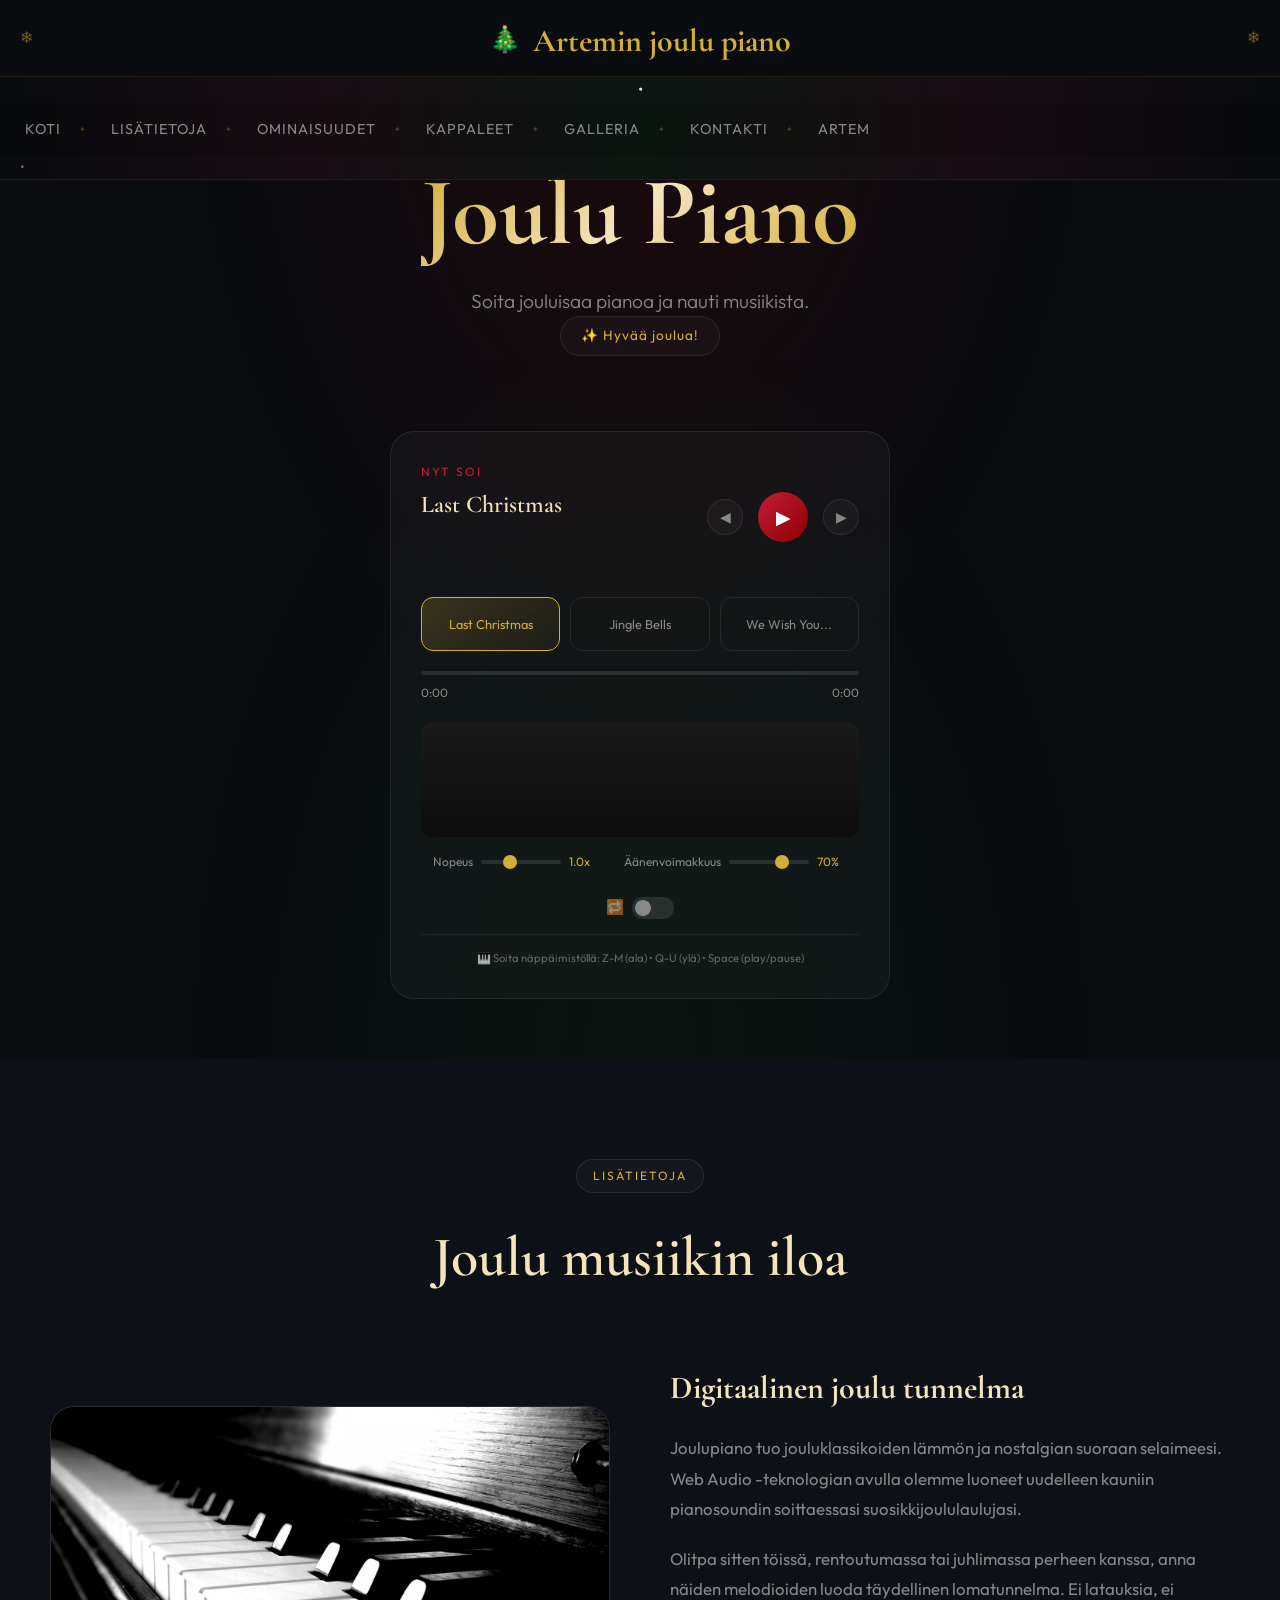
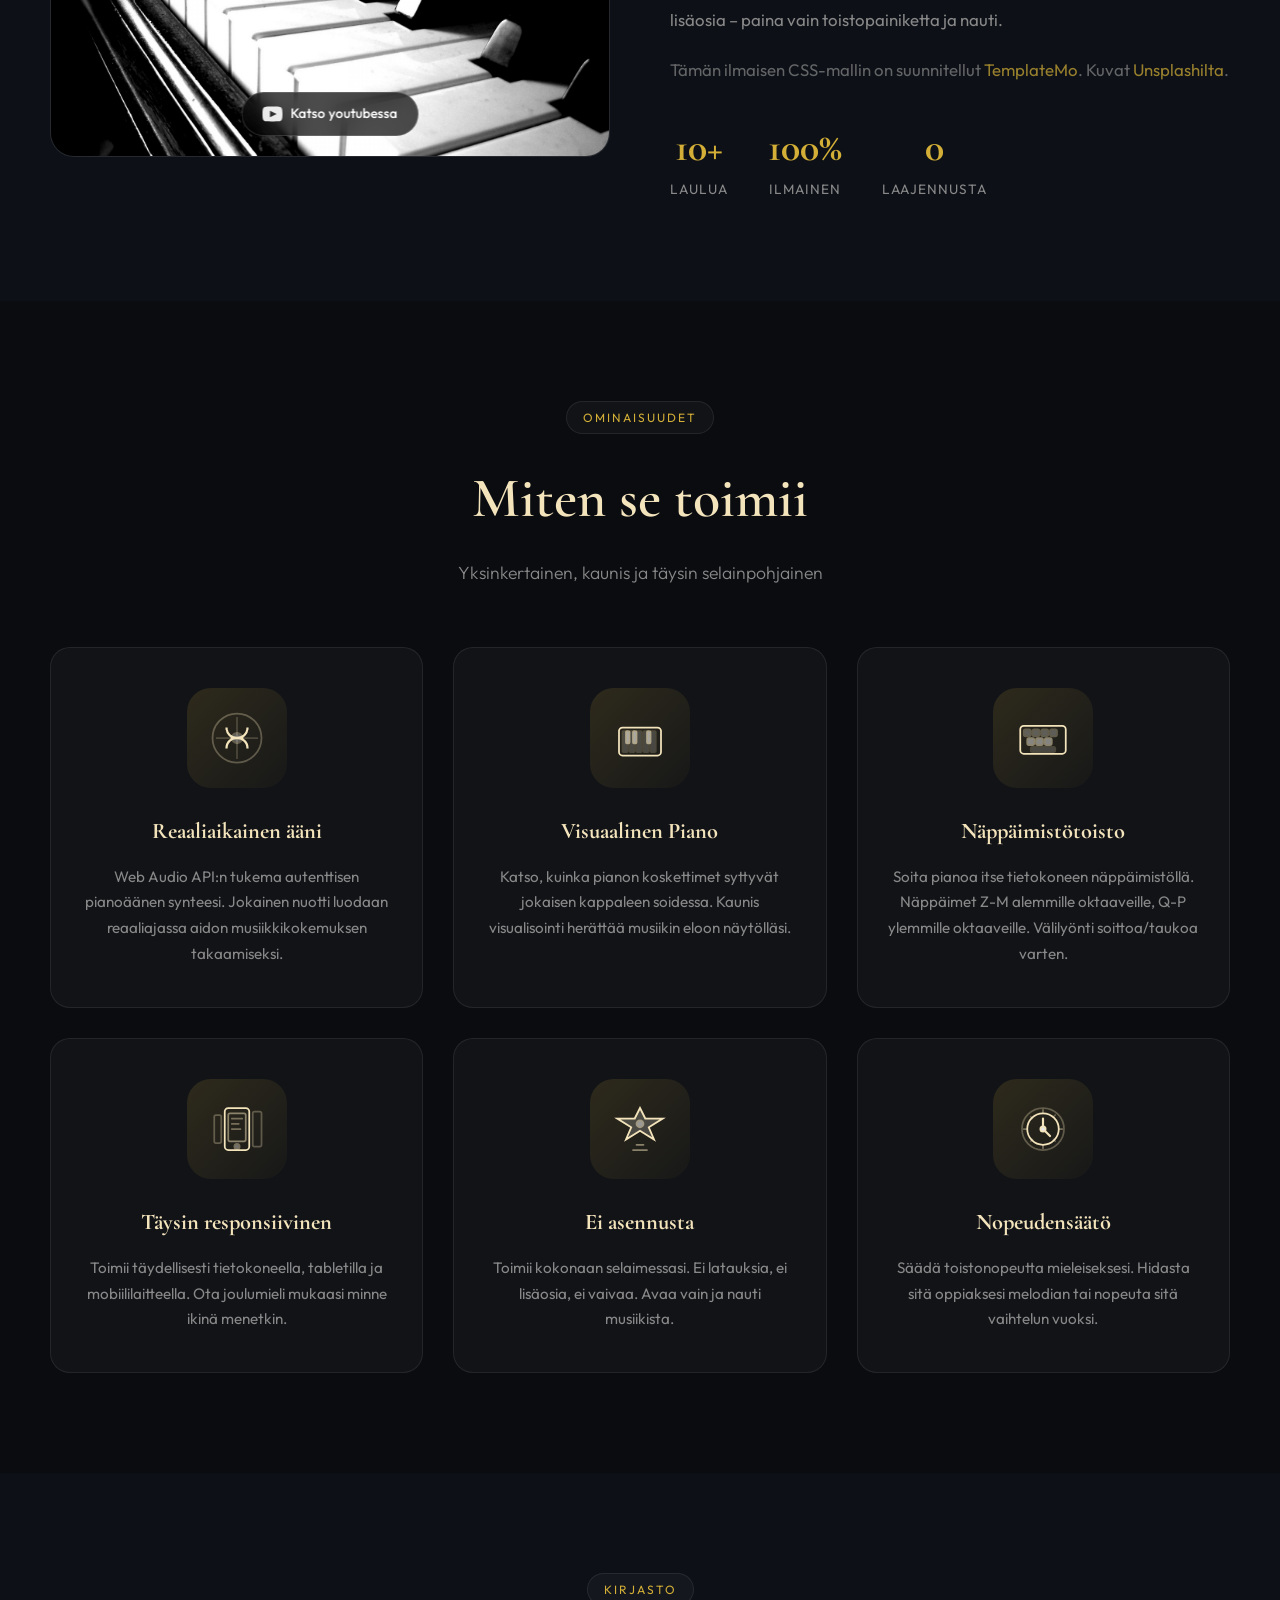
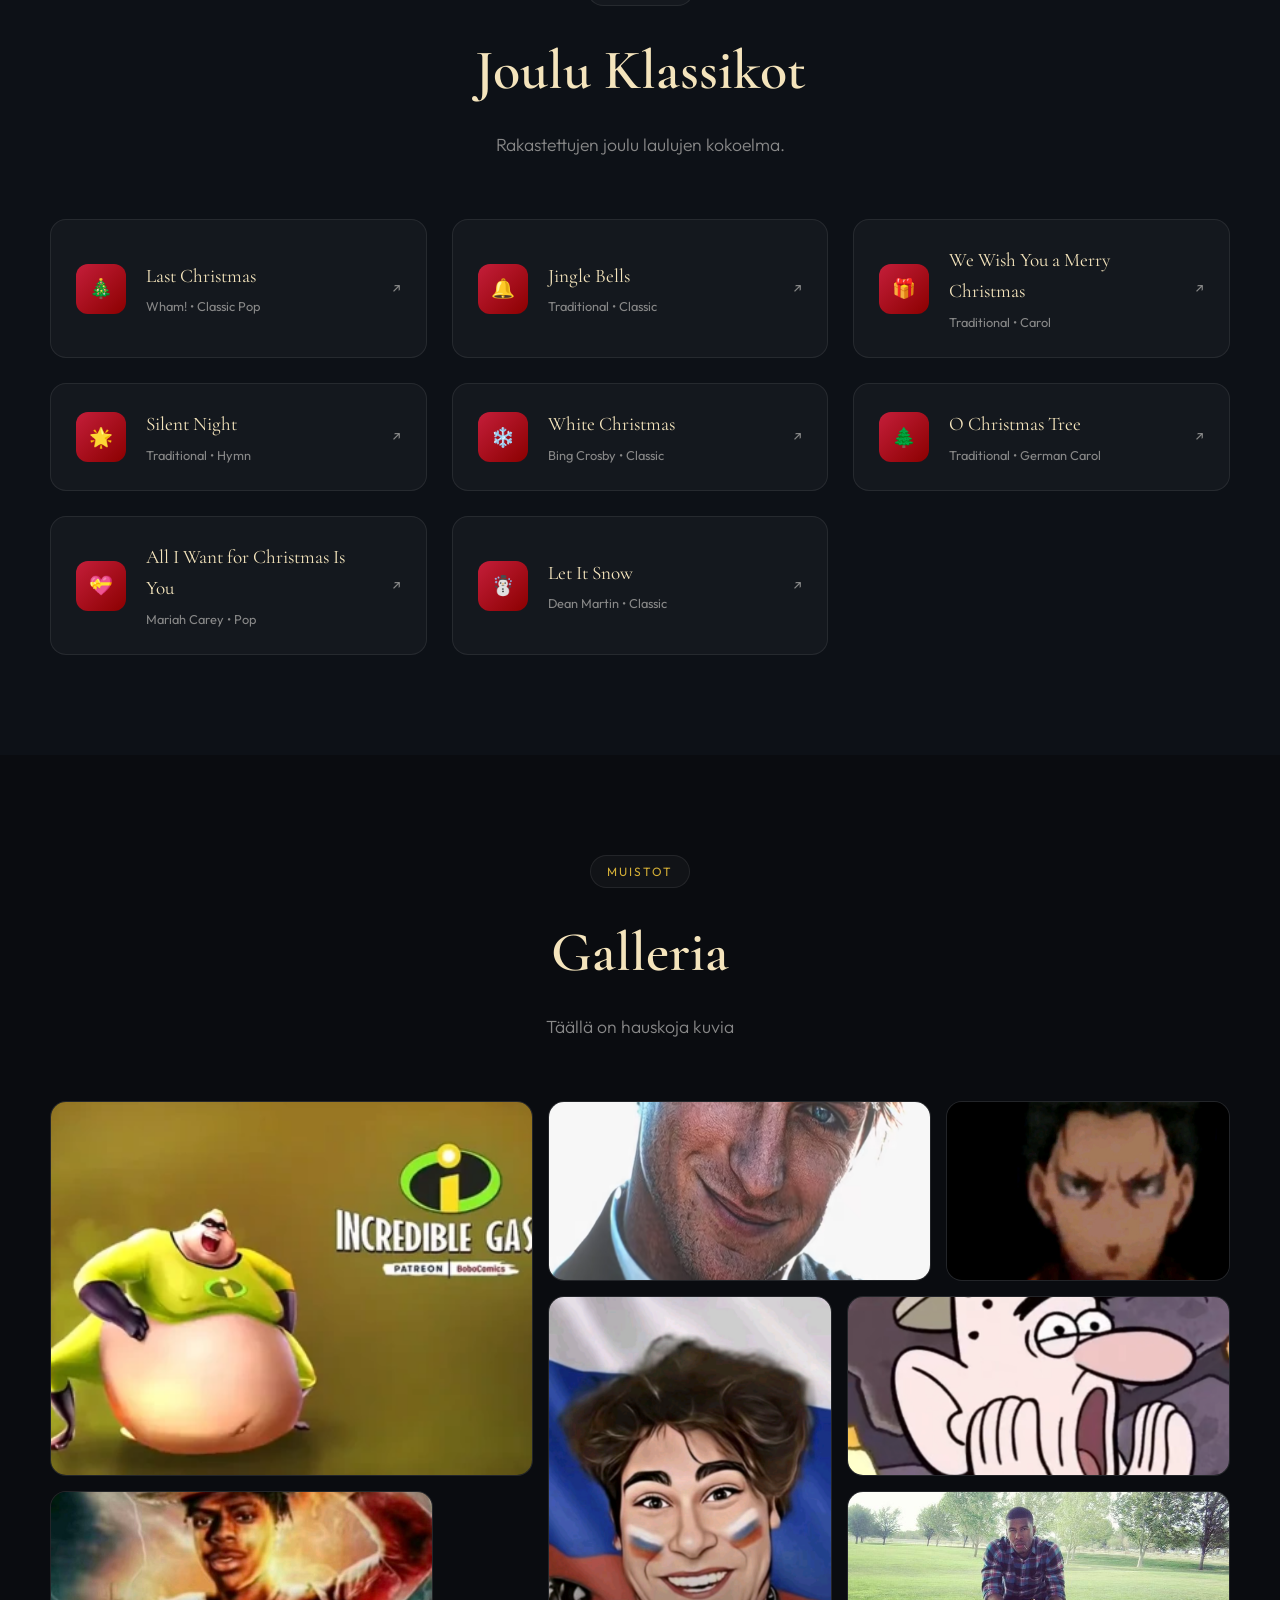
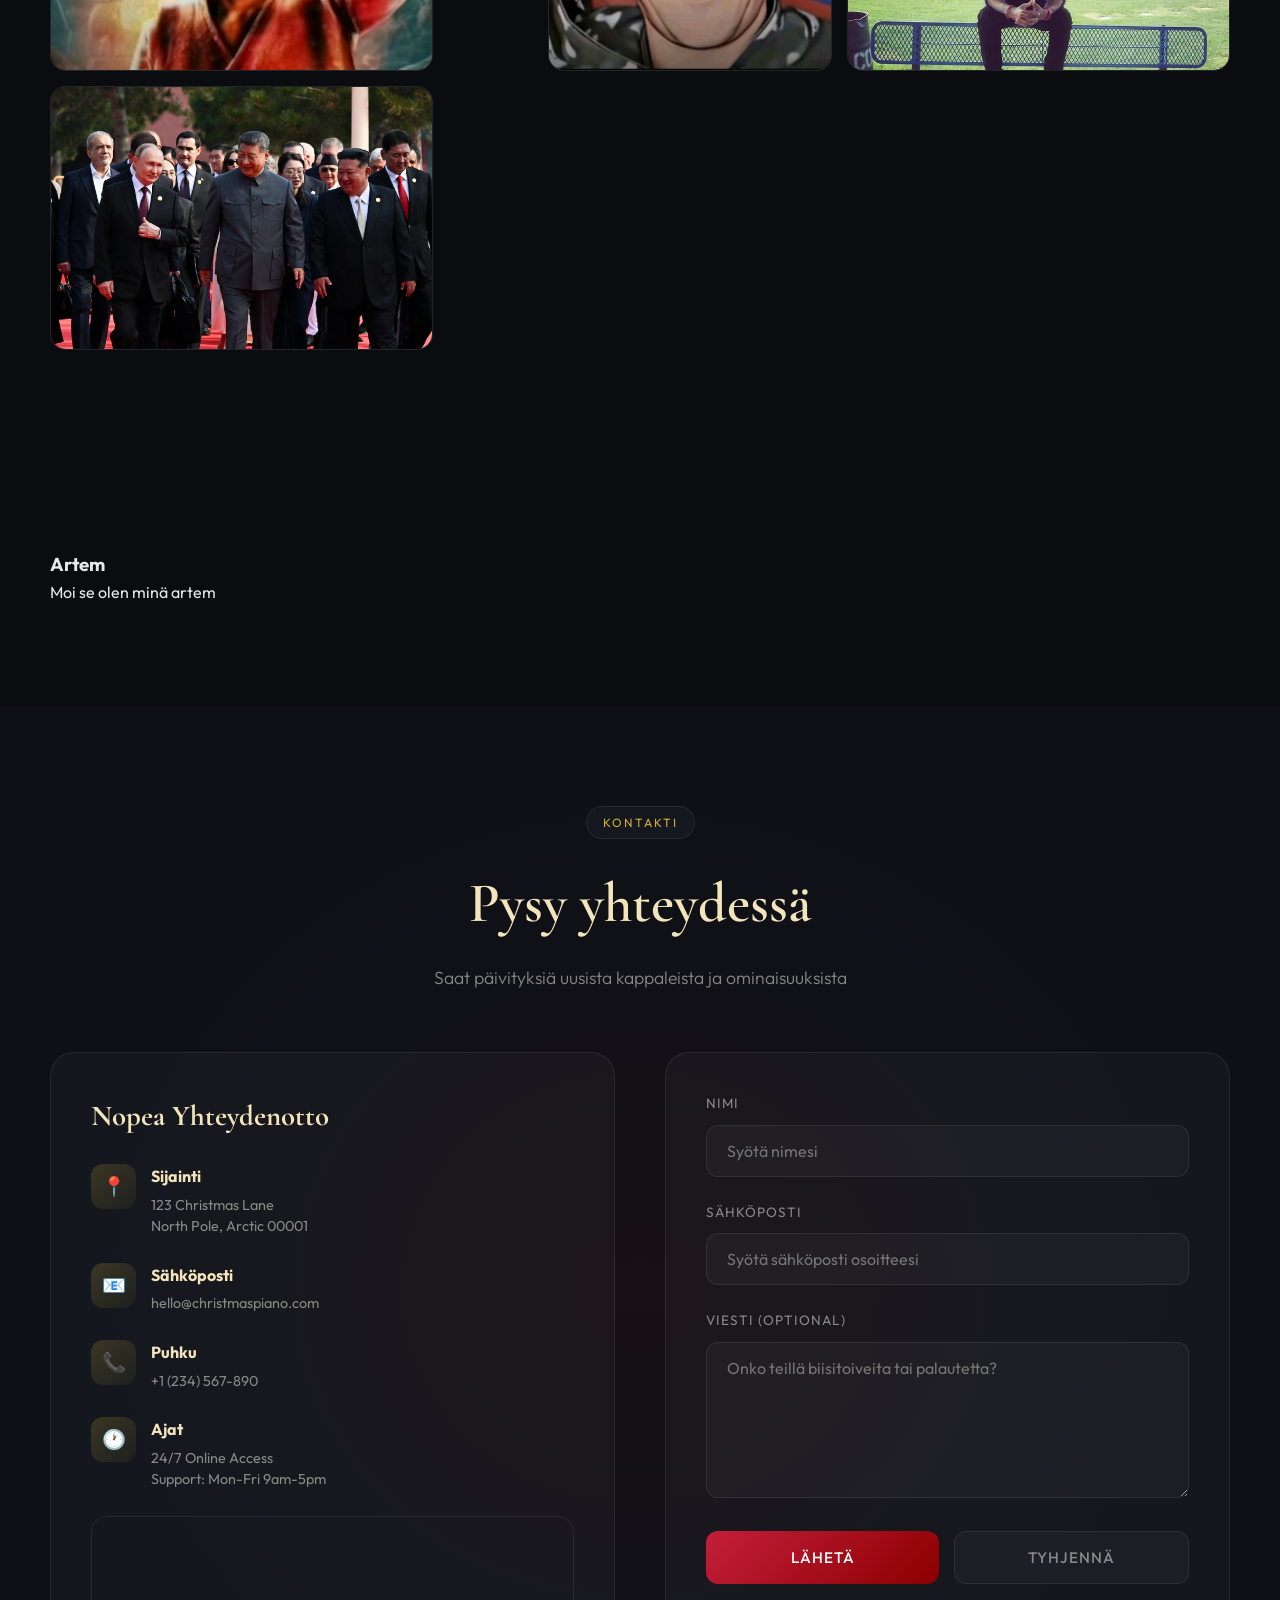
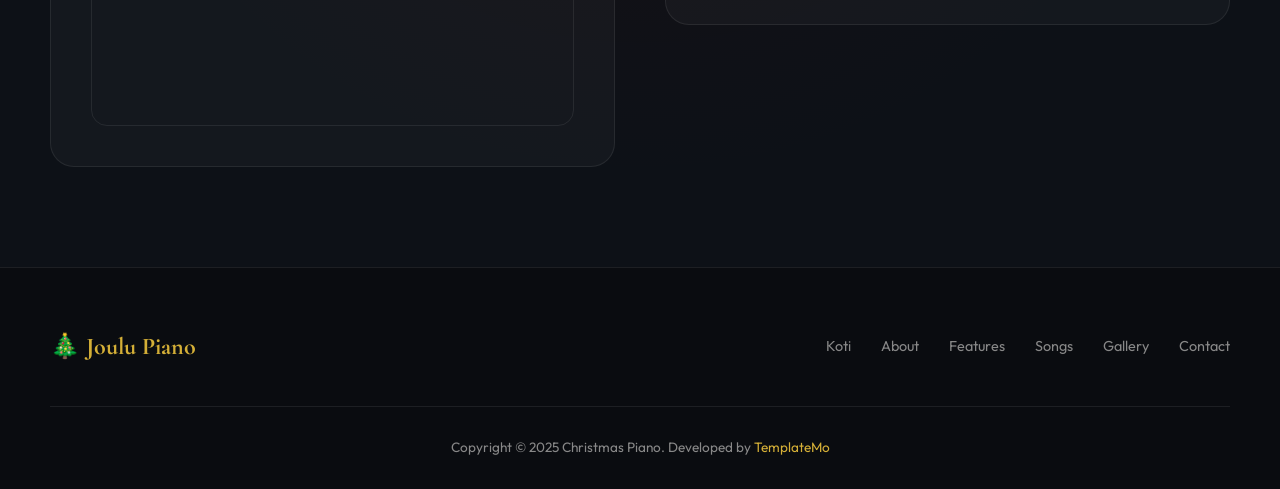
==== commit c14a52d2: "korjasin virheitä" ====
--- a/demo4/index.html
+++ b/demo4/index.html
@@ -1,5 +1,5 @@
 <!DOCTYPE html>
-<html lang="en">
+<html lang="fi">
 <head>
     <meta charset="UTF-8">
     <meta name="viewport" content="width=device-width, initial-scale=1.0">
@@ -51,7 +51,6 @@
                 <span></span>
             </div>
         </div>
-        </div>
     </header>
 
     <!-- Hero Section -->
@@ -375,16 +374,6 @@
             </div>
         </div>
     </section>
-
-    <!-- Lightbox -->
-    <div class="lightbox" id="lightbox">
-        <div class="lightbox-content">
-            <button class="lightbox-close" id="lightboxClose">×</button>
-            <button class="lightbox-nav lightbox-prev" id="lightboxPrev">◀</button>
-            <img src="" alt="Gallery Image" id="lightboxImg">
-            <button class="lightbox-nav lightbox-next" id="lightboxNext">▶</button>
-        </div>
-    </div>
     <section id="moika">
             <h3>Artem</h3>
             <p>Moi se olen minä artem</p>
